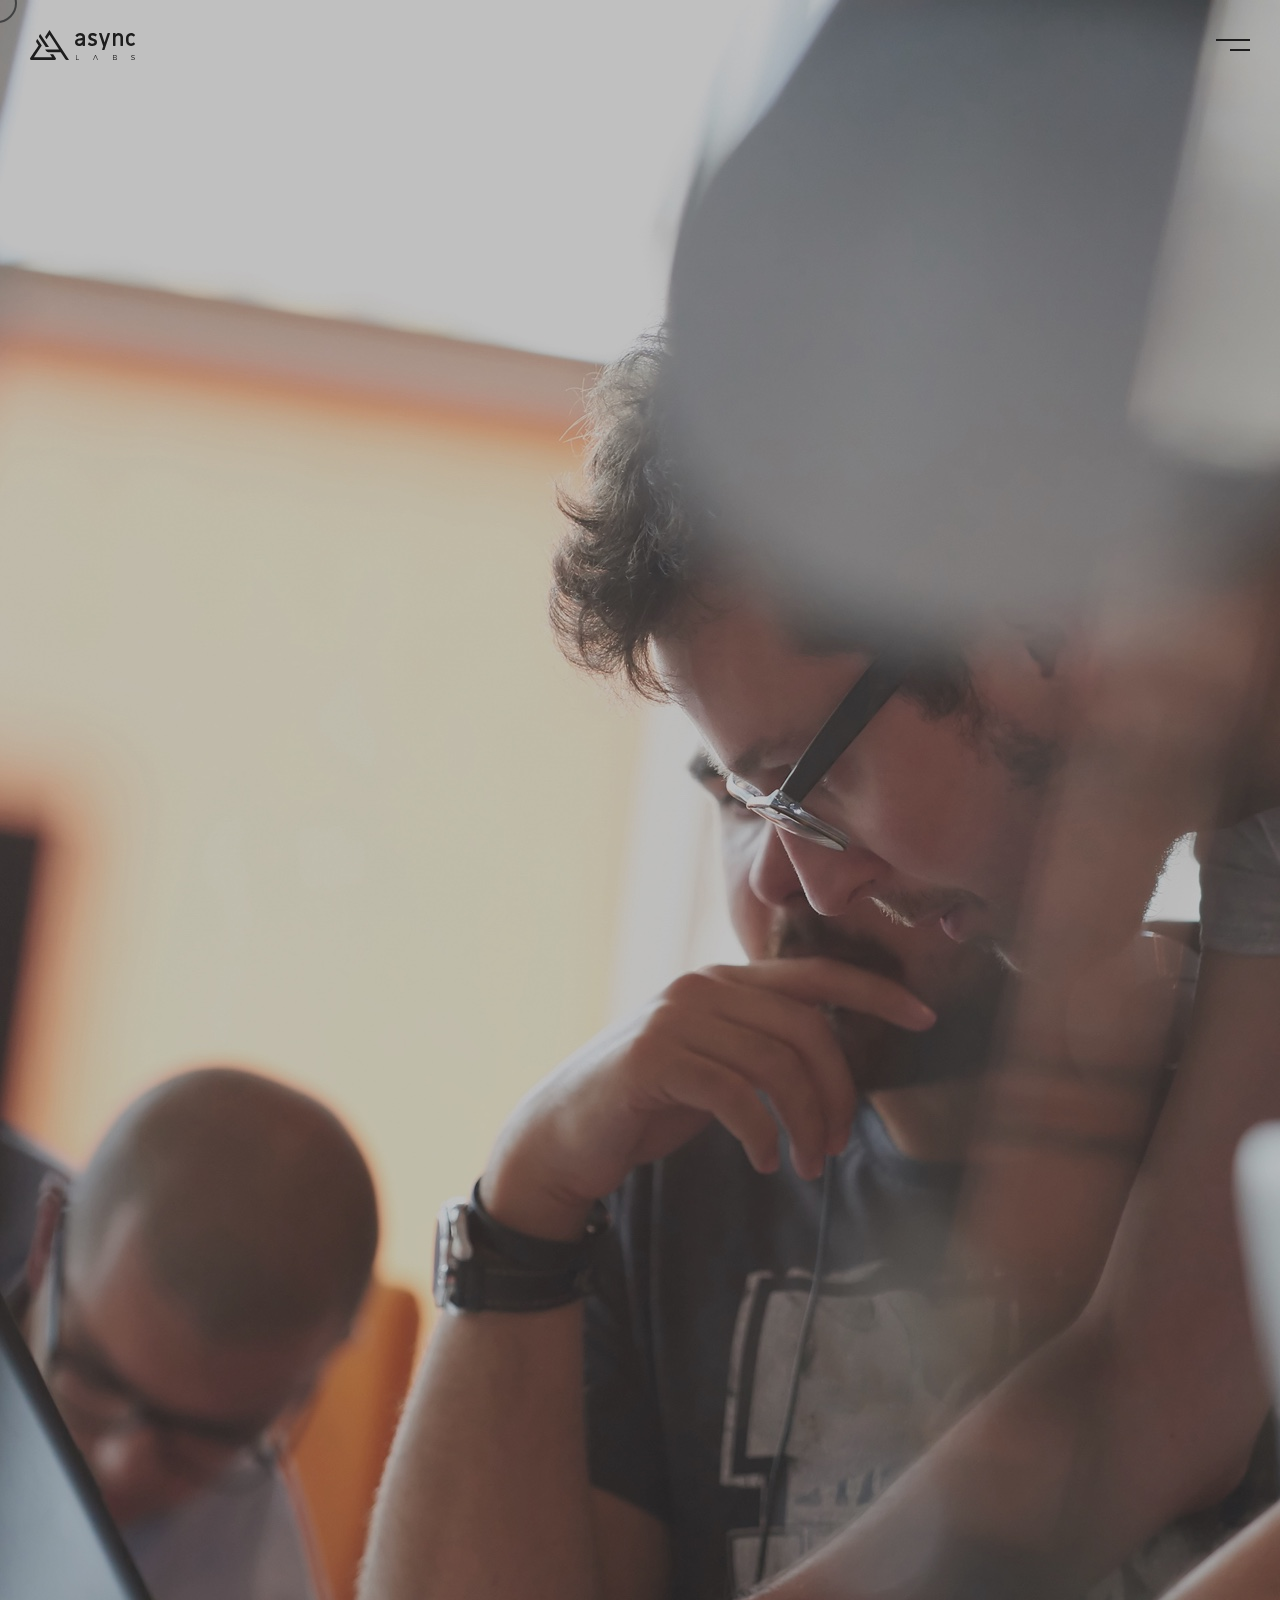
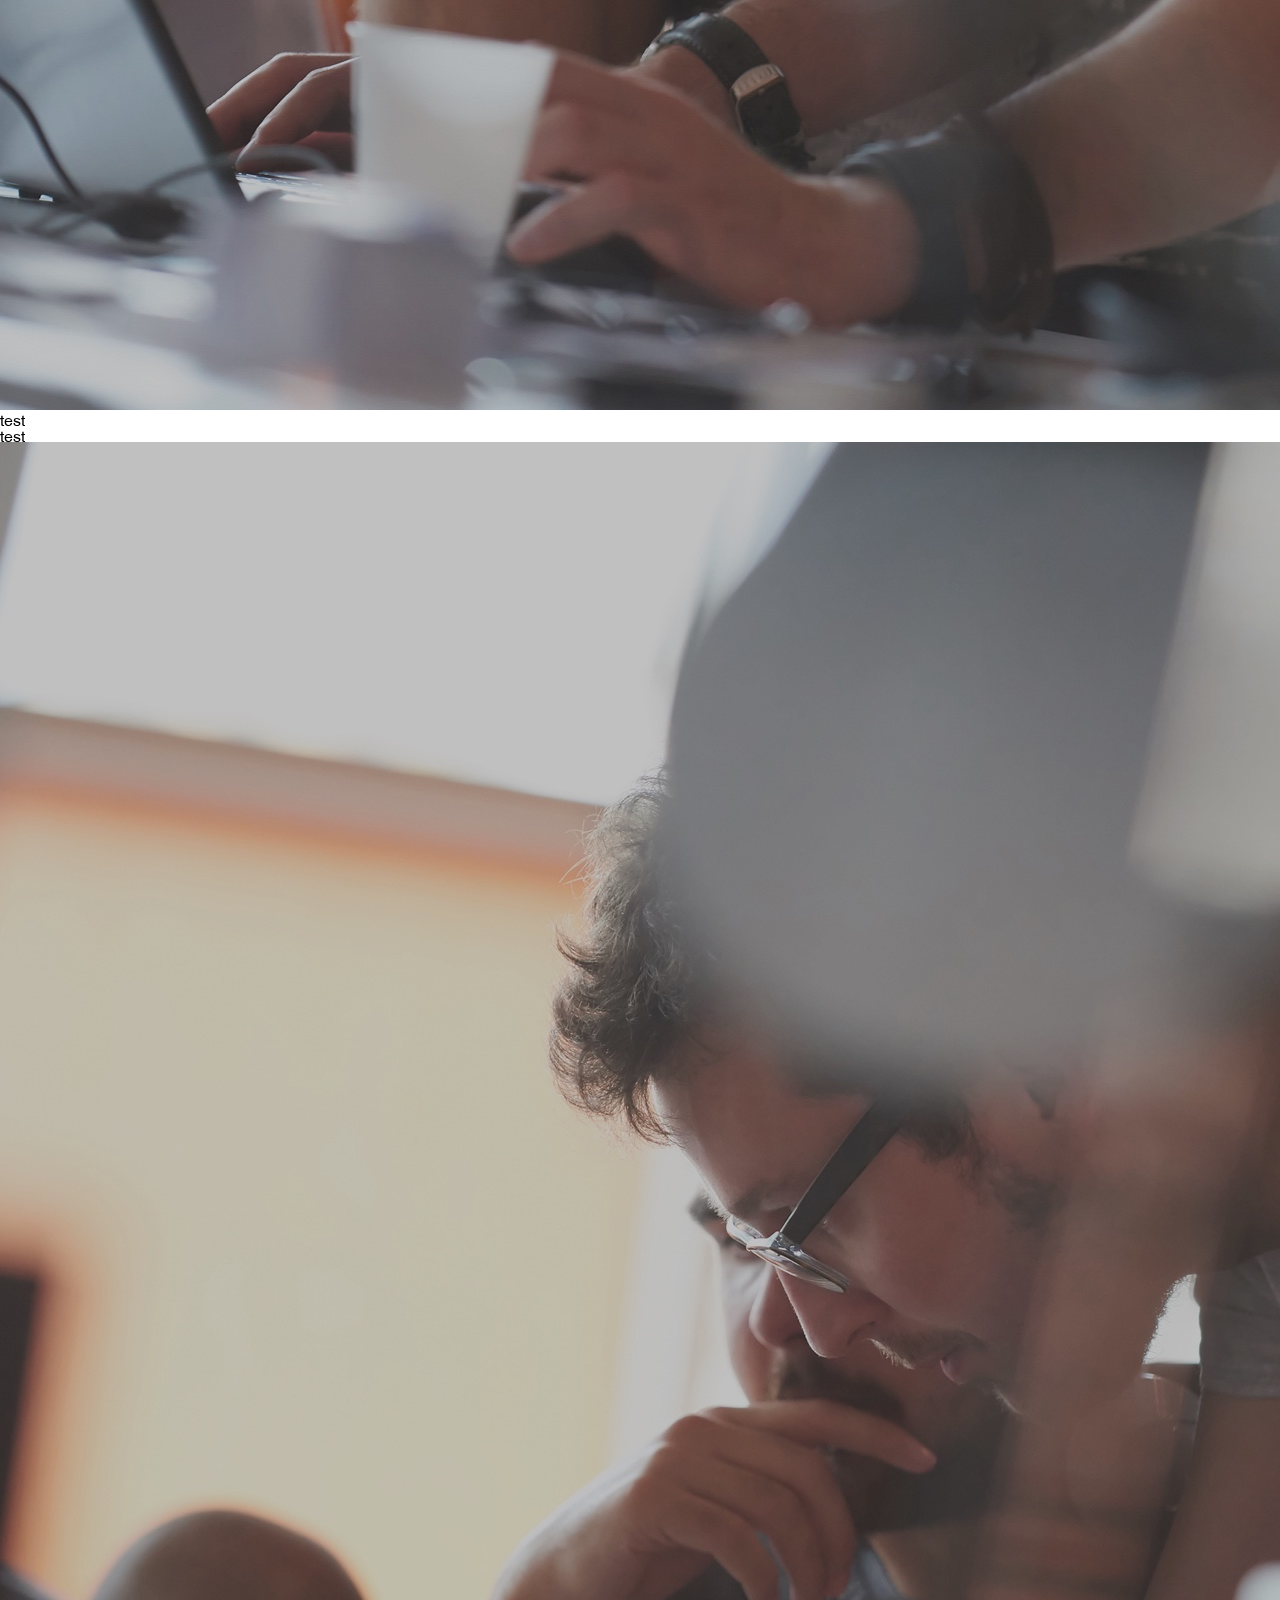
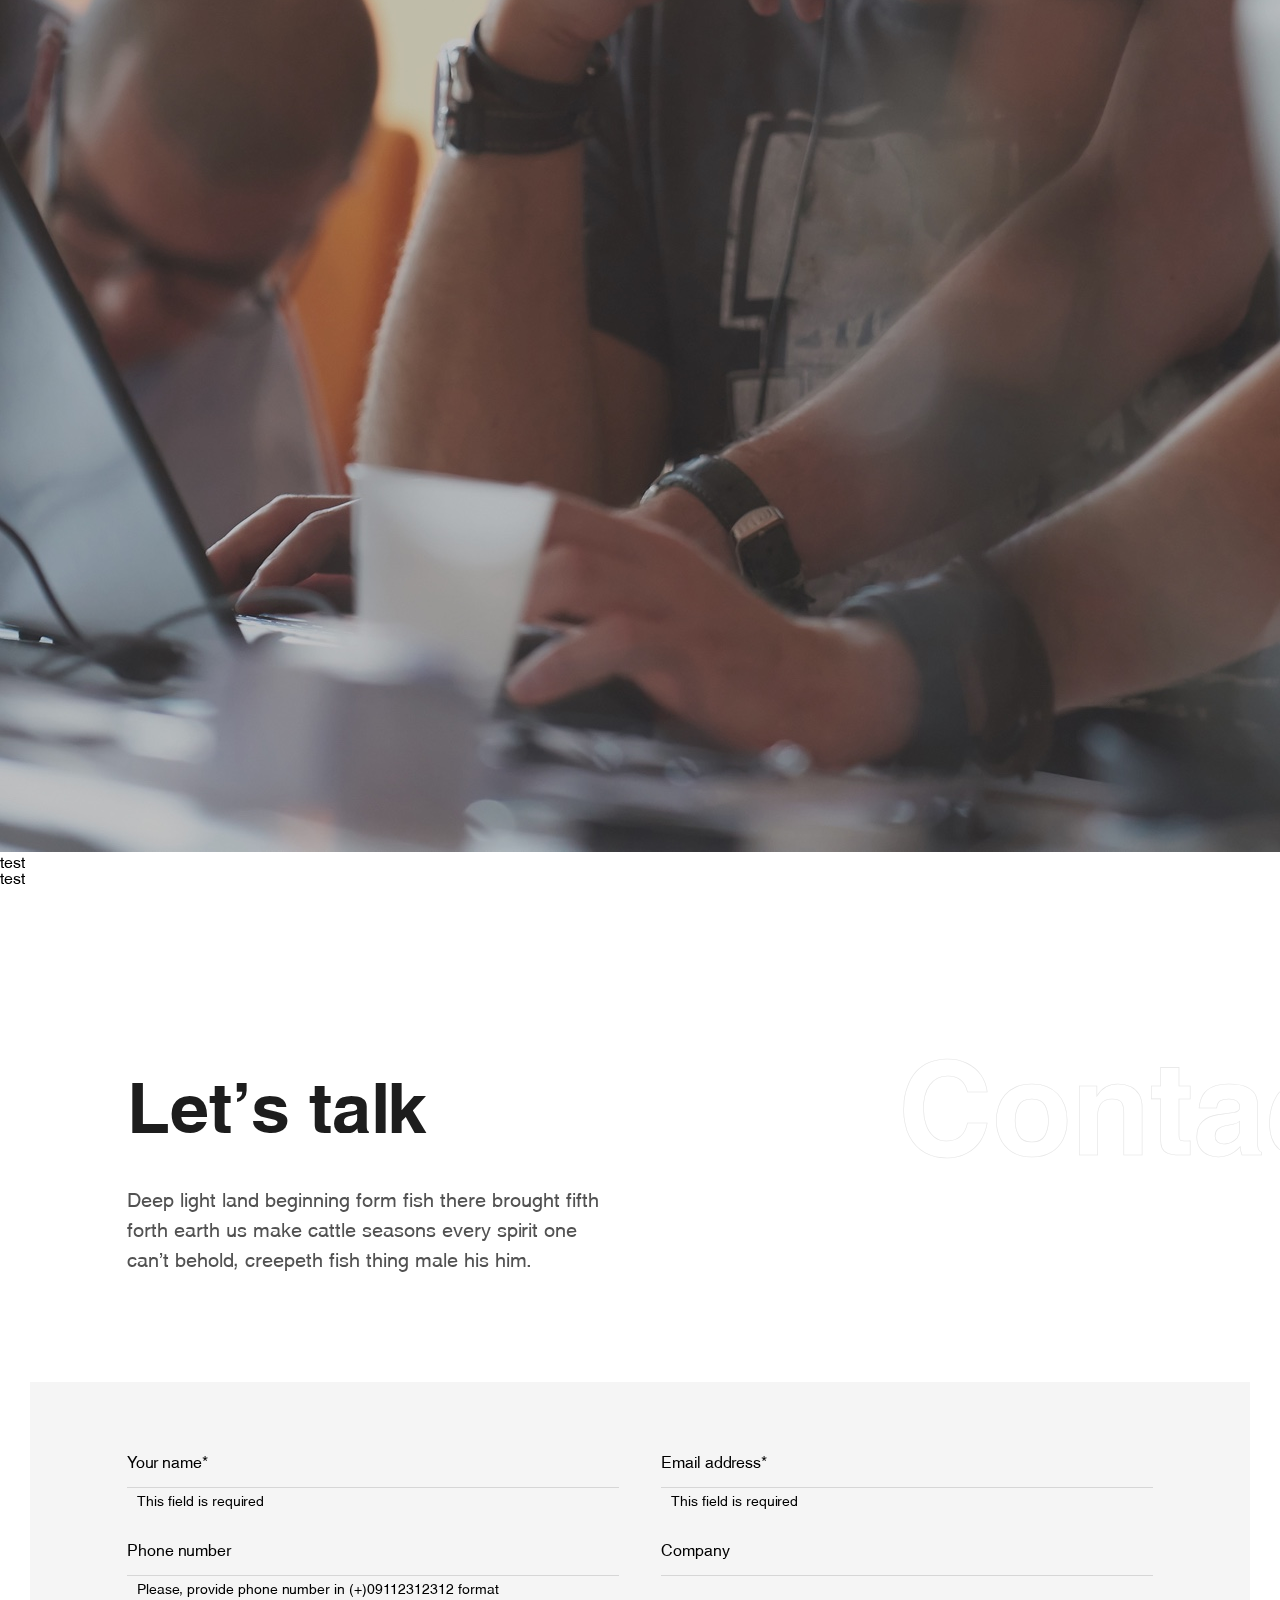
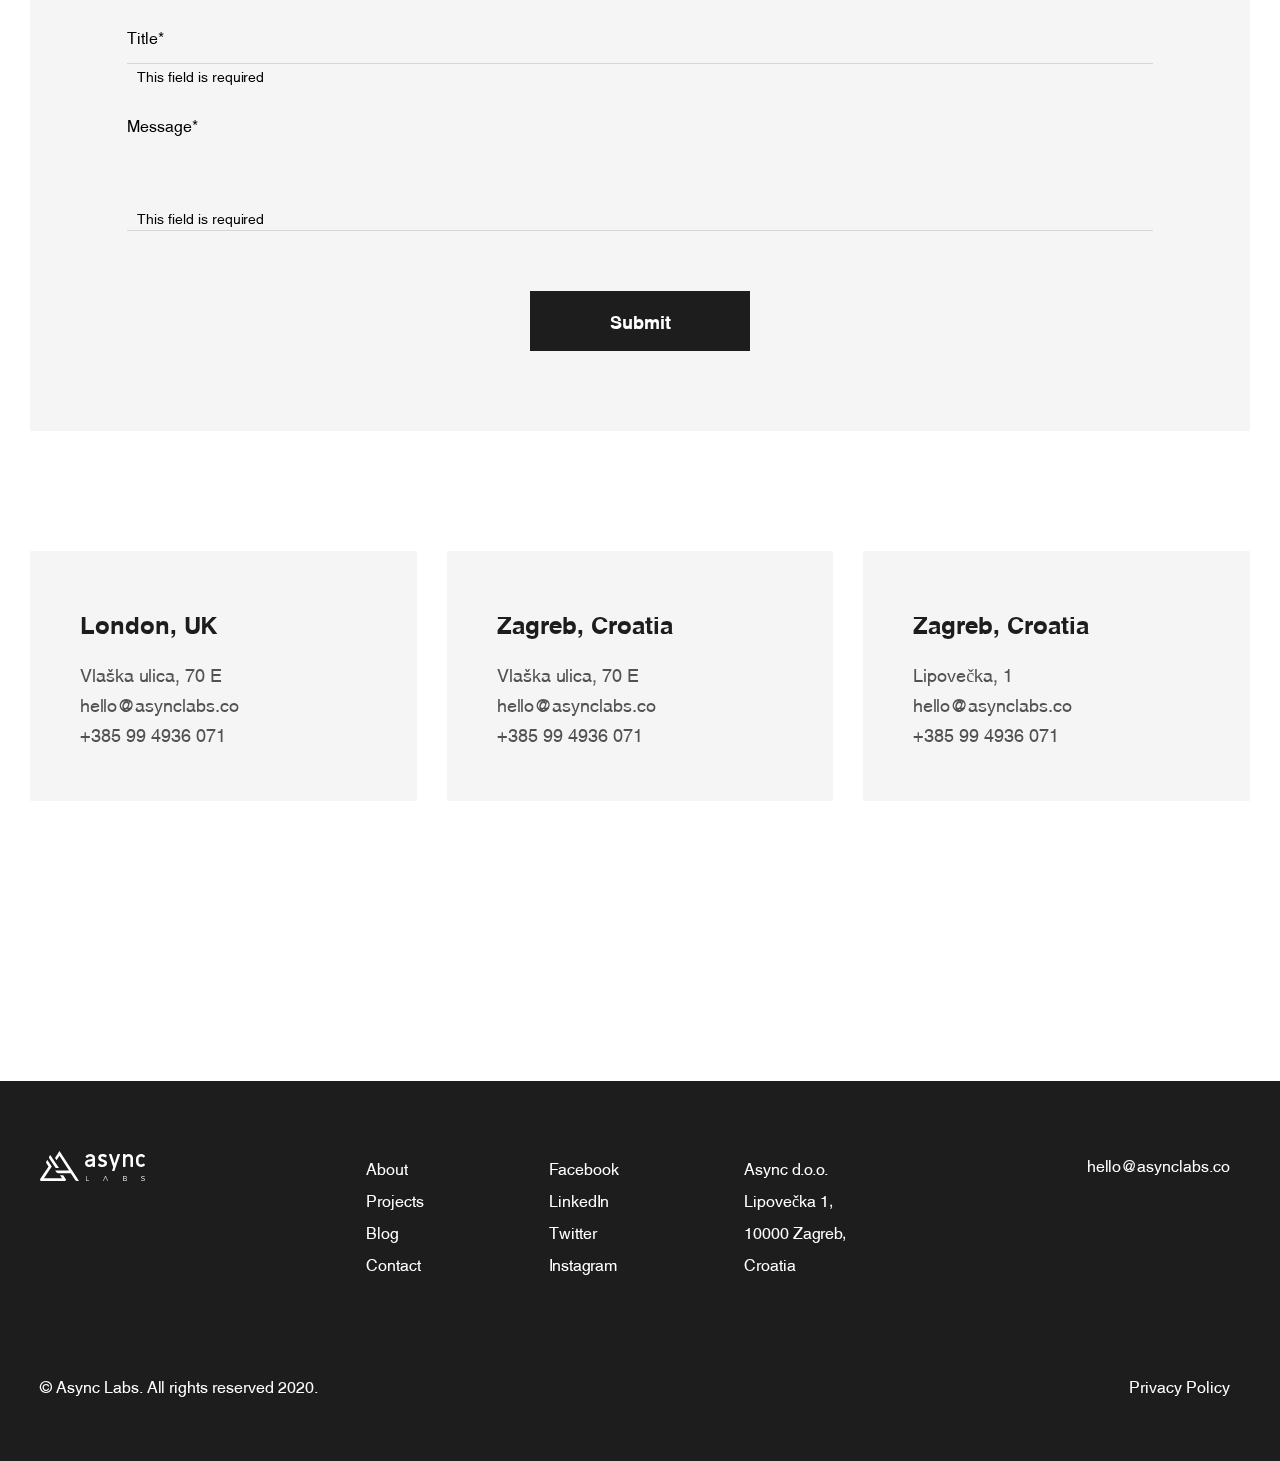
==== index.html @ 0eda49ae "Add files via upload" ====
<!DOCTYPE html>
<html>
<head>
    <title>Async Labs - Software Development & Digital Agency</title>
    <meta charset="UTF-8">
    <meta name="viewport" content="width=device-width, initial-scale=1">
    <link rel="stylesheet" href="style/slick.css">
    <link rel="stylesheet" href="style/style.css">
    <script src="https://ajax.googleapis.com/ajax/libs/jquery/3.6.1/jquery.min.js"></script>
    <script src="funct/slick.min.js"></script>
    <script src="funct/base.js"></script>
</head>
<body>
    <div class="cursor-circle"></div>

    <!-- overlay navigation -->

    <div class="overlay-wrapper">
        <img src="img/scott-graham-5-f-nm-wej-4-t-aa-unsplash@3x.jpg" alt="navigation image">
        <div class="overlay-navigation">
            
        </div>
    </div>

    <!-- header -->
    <header>
        <a href="#" class="logo">
            <svg xmlns="http://www.w3.org/2000/svg" width="105" height="30" viewBox="0 0 105 30">
                <g fill="none" fill-rule="evenodd">
                    <g fill="#1D1D1D" fill-rule="nonzero">
                        <g>
                            <path d="M46.504 25v4.467H49V30h-3v-5h.504zm19.26 0L68 30h-.588L65.5 25.65 63.559 30H63l2.235-5h.53zm20.643.45c.178.178.29.422.32.676l.006.127c0 .505-.296.981-.8 1.16.55.165.999.485 1.06 1.077l.007.142c0 .862-.711 1.368-1.807 1.368H83v-4.996h2.104c.474-.03.948.119 1.303.446zM7.372 9l4.395 6.603-7.798 11.733h18.09l-2.07-3.117h3.204l2.495 3.797c.085.114.17.255.227.369.057.141.085.311.085.453 0 .425-.227.794-.595 1.02-.17.085-.369.142-.567.142H1.162c-.34 0-.68-.142-.907-.425-.028-.028-.057-.057-.057-.085 0-.028-.056-.057-.056-.113-.085-.17-.142-.369-.142-.539 0-.283.113-.567.284-.793.056-.085 8.279-12.442 8.279-12.47L6.55 12.57l-.17-.255c-.142-.284-.227-.595-.227-.907 0-.227.028-.454.113-.652.085-.255.964-1.559 1.106-1.757zm12.121-9L39 30h-2.288c-.503 0-.977-.229-1.284-.629-.028-.028-.028-.057-.028-.057s-.028-.028-.028-.057l-4.632-7.114H18.32c-.306.028-.613-.029-.92-.114-.502-.2-.949-.572-1.228-1.029-.056-.114-.92-1.457-1.005-1.543H29.01l-9.516-14.6-2.93 4.514L15 6.943 19.493 0zm85.318 25.603l-.346.42c-.41-.33-.977-.54-1.512-.54-.644 0-1.07.31-1.127.691l-.007.09c0 .45.283.72 1.449.96 1.097.225 1.663.584 1.726 1.251l.006.129c0 .84-.756 1.38-1.795 1.38-.85.09-1.638-.21-2.205-.72l.378-.42c.472.45 1.134.69 1.795.69.647 0 1.102-.314 1.16-.746l.006-.094c0-.45-.252-.72-1.355-.93-1.126-.226-1.695-.559-1.758-1.272l-.006-.139c0-.78.725-1.35 1.733-1.35.661-.03 1.323.18 1.858.6zM85.104 27.74h-1.57v1.784h1.659c.691 0 1.15-.285 1.208-.782l.006-.11c0-.565-.444-.892-1.303-.892zm-.06-2.201h-1.51v1.725h1.48c.682 0 1.156-.297 1.127-.922 0-.506-.385-.803-1.097-.803zM71.005 3c.143 0 .287.059.401.146.115.088.2.206.258.352l2.893 8.994 2.894-8.994c.028-.146.114-.264.257-.352.115-.087.258-.117.401-.146h1.375c.144 0 .287.059.373.146.086.088.143.235.143.352 0 .059-.029.147-.057.205l-5.357 15.82c-.057.147-.143.264-.258.352-.114.088-.258.147-.4.117h-1.405c-.143.03-.257-.058-.343-.175-.086-.118-.115-.293-.058-.44l1.118-3.223-4.183-12.45c-.028-.06-.028-.118-.057-.206 0-.146.057-.264.143-.352.115-.087.23-.146.373-.146h1.49zm-60.78 1L19 17h-3.294L9.35 7.553C9.117 7.236 9 6.831 9 6.427c0-.318.087-.607.204-.867.088-.173.991-1.531 1.02-1.56zm74.9-1c.115 0 .23.058.316.146.085.087.143.204.114.32V4.75c.372-.525.859-.962 1.403-1.283C87.5 3.146 88.13 3 88.76 3c.773 0 1.517.175 2.175.583.659.379 1.174.962 1.517 1.632.373.729.573 1.516.544 2.332v7.987c0 .116-.057.233-.114.32-.086.088-.2.146-.315.146h-1.66c-.258 0-.458-.204-.458-.437V7.868c.028-.642-.172-1.283-.573-1.778-.43-.438-1.03-.642-1.631-.612-.745-.03-1.489.262-2.004.845-.487.554-.744 1.34-.744 2.303v6.908c0 .116-.057.233-.115.32-.086.088-.2.146-.315.146h-1.66c-.114 0-.2-.058-.286-.146-.086-.087-.143-.204-.115-.32V3.466c0-.233.172-.437.43-.466h1.689zm-32.394.555c.697.35 1.278.872 1.685 1.541.407.698.61 1.483.581 2.297v8.142c0 .232-.174.436-.436.465h-1.51c-.117 0-.233-.03-.32-.116-.087-.088-.145-.204-.116-.35v-1.133c-.901 1.017-2.209 1.599-3.545 1.57-1.076.029-2.122-.32-2.935-1.047-.756-.669-1.162-1.657-1.133-2.675-.03-.93.348-1.832 1.046-2.471.697-.67 1.656-1.076 2.934-1.28.32-.029.61-.058.901-.116 1.017-.116 1.627-.204 1.83-.262.466-.029.814-.407.814-.872v-.03c0-.523-.232-.988-.668-1.279-.494-.348-1.075-.523-1.656-.494-1.162 0-2.005.436-2.557 1.28-.087.174-.233.261-.407.29-.116 0-.203-.029-.29-.087l-1.221-.814c-.116-.087-.203-.233-.203-.378 0-.058.029-.145.029-.204.406-.785 1.075-1.424 1.86-1.86.871-.437 1.83-.67 2.789-.67.872-.028 1.743.175 2.528.553zm50.452-.095c.634.292 1.211.7 1.673 1.226.086.088.144.205.144.35 0 .176-.087.322-.202.439l-.923.934c-.087.087-.202.146-.346.146-.144 0-.289-.088-.375-.205-.548-.554-1.298-.875-2.077-.846-1.385 0-2.539 1.138-2.539 2.54v2.89c0 1.373 1.037 2.478 2.37 2.564l.169.005c.779.03 1.529-.292 2.077-.846.086-.117.23-.176.375-.205.144 0 .26.059.346.146l.923.934c.115.117.202.263.202.438 0 .146-.058.263-.144.35-.462.526-1.039.964-1.702 1.256-1.471.642-3.202.555-4.616-.263-.778-.467-1.413-1.11-1.846-1.897-.461-.789-.692-1.694-.692-2.599V8.19c0-.905.23-1.81.692-2.599.433-.788 1.096-1.43 1.846-1.897 1.414-.818 3.145-.935 4.645-.234zM62.495 3c.74 0 1.51.117 2.192.35.681.234 1.333.555 1.896.992.059.059.118.146.148.234.03.087.03.175 0 .262-.119.292-.356.76-.652 1.372-.089.146-.237.262-.415.233-.118 0-.207-.029-.296-.087-1.007-.642-1.955-.963-2.814-.963-.415-.03-.83.087-1.185.32-.296.205-.444.526-.444.876 0 .38.178.73.474.934.563.38 1.155.671 1.777.875.83.321 1.481.584 1.955.817.504.263.948.613 1.274 1.08.414.555.622 1.196.592 1.868 0 .7-.207 1.4-.592 2.013-.415.584-.978 1.05-1.63 1.342-.74.321-1.57.496-2.399.467-.77.059-1.54-.058-2.25-.32-.712-.234-1.363-.584-1.956-1.022-.059-.058-.118-.146-.148-.233-.03-.088-.03-.176 0-.263.09-.234.356-.7.74-1.372.09-.145.267-.262.445-.262.119 0 .207.029.296.087.445.321.948.584 1.481.788.474.175.978.263 1.481.234.504.029.978-.088 1.422-.35.326-.205.504-.555.474-.934 0-.321-.148-.613-.415-.788-.503-.292-1.036-.525-1.6-.73l-.799-.291c-.563-.205-1.126-.467-1.659-.788-.474-.292-.859-.7-1.155-1.168-.326-.554-.503-1.196-.474-1.838-.06-1.021.385-2.043 1.155-2.714.77-.67 1.807-1.021 3.08-1.021zm-9.91 7.156l-1.627.232c-.871.087-1.453.175-1.714.233-1.191.203-1.773.727-1.773 1.54-.029.408.175.815.494 1.077.378.29.843.436 1.308.407.581 0 1.133-.146 1.627-.436.494-.291.901-.67 1.22-1.134.291-.436.466-.96.466-1.483v-.436z" transform="translate(-113 -28) translate(113 28)"/>
                        </g>
                    </g>
                </g>
            </svg>
        </a>
        <div class="hamby"></div>
    </header>

    <div class="main-content">

        <!-- slider -->
        <div class="slider-wrapper">
            <div class="main-slider">
                <div class="single-slider">
                    <div>
    
                    </div>
                    <img src="img/slider-1.jpg" alt="">
                </div>
                <div class="single-slider">
                    test
                </div>
                <div class="single-slider">
                    test
                </div>
            </div>
            <div class="progress-wrapper">

            </div>
        </div>
        <div class="main-slider">
            <div class="single-slider">
                <div>

                </div>
                <img src="img/slider-1.jpg" alt="">
            </div>
            <div class="single-slider">
                test
            </div>
            <div class="single-slider">
                test
            </div>
        </div>

        <!-- intro text -->
        <div class="intro-text-wrapper">
            <div class="intro-text-container">
                <p class="intro-text-title">Let’s talk</p>
                <p>Deep light land beginning form fish there brought fifth forth earth us make cattle seasons every spirit one can't behold, creepeth fish thing male his him.</p>
            </div>
            <p class="intro-text-ghost">Contact</p>
        </div>

        <!-- contact form -->
        <div class="contact-form-wrapper">
            <form>
                <div class="input-container">
                    <input id="name" name="name" type="text" value="" onchange="this.setAttribute('value', this.value);">
                    <label for="name">
                        <span>Your name*</span>
                    </label>
                    <p class="validation-message">This field is required</p>
                </div>
                <div class="input-container">
                    <input id="email" name="email" type="text" value="" onchange="this.setAttribute('value', this.value);">
                    <label for="email">
                        <span>Email address*</span>
                    </label>
                    <p class="validation-message">This field is required</p>
                </div>
                <div class="input-container">
                    <input id="phone" name="phone" type="text" value="" onchange="this.setAttribute('value', this.value);">
                    <label for="phone">
                        <span>Phone number</span>
                    </label>
                    <p class="validation-message">Please, provide phone number in (+)09112312312 format</p>
                </div>
                <div class="input-container non-required">
                    <input id="company" name="company" type="text" value="" onchange="this.setAttribute('value', this.value);">
                    <label for="company">
                        <span>Company</span>
                    </label>
                </div>
                <div class="input-container full-width">
                    <input id="title" name="title" type="text" value="" onchange="this.setAttribute('value', this.value);">
                    <label for="title">
                        <span>Title*</span>
                    </label>
                    <p class="validation-message">This field is required</p>
                </div>
                <div class="input-container full-width textarea-input">
                    <textarea id="message" name="message" type="text" value="" onchange="this.setAttribute('value', this.value);"></textarea>
                    <label for="message">
                        <span>Message*</span>
                    </label>
                    <p class="validation-message">This field is required</p>
                </div>
                <button class="submit-button" type="button">Submit</button>
            </form>
        </div>

        <!-- locations -->
        <div class="locations-wrapper">
            <a href="#" class="location">
                <span>London, UK</span>
                <span>Vlaška ulica, 70 E<br>hello@asynclabs.co<br>+385 99 4936 071</span>
            </a>
            <a href="#" class="location">
                <span>Zagreb, Croatia</span>
                <span>Vlaška ulica, 70 E<br>hello@asynclabs.co<br>+385 99 4936 071</span>
            </a>
            <a href="#" class="location">
                <span>Zagreb, Croatia</span>
                <span>Lipovečka, 1<br>hello@asynclabs.co<br>+385 99 4936 071</span>
            </a>
        </div>
    </div>

    <!-- footer -->
    <footer>
        <div class="footer-top">
            <a href="#" class="logo">
                <svg xmlns="http://www.w3.org/2000/svg" width="105" height="30" viewBox="0 0 105 30">
                    <g fill="none" fill-rule="evenodd">
                        <g fill="#fff" fill-rule="nonzero">
                            <g>
                                <path d="M46.504 25v4.467H49V30h-3v-5h.504zm19.26 0L68 30h-.588L65.5 25.65 63.559 30H63l2.235-5h.53zm20.643.45c.178.178.29.422.32.676l.006.127c0 .505-.296.981-.8 1.16.55.165.999.485 1.06 1.077l.007.142c0 .862-.711 1.368-1.807 1.368H83v-4.996h2.104c.474-.03.948.119 1.303.446zM7.372 9l4.395 6.603-7.798 11.733h18.09l-2.07-3.117h3.204l2.495 3.797c.085.114.17.255.227.369.057.141.085.311.085.453 0 .425-.227.794-.595 1.02-.17.085-.369.142-.567.142H1.162c-.34 0-.68-.142-.907-.425-.028-.028-.057-.057-.057-.085 0-.028-.056-.057-.056-.113-.085-.17-.142-.369-.142-.539 0-.283.113-.567.284-.793.056-.085 8.279-12.442 8.279-12.47L6.55 12.57l-.17-.255c-.142-.284-.227-.595-.227-.907 0-.227.028-.454.113-.652.085-.255.964-1.559 1.106-1.757zm12.121-9L39 30h-2.288c-.503 0-.977-.229-1.284-.629-.028-.028-.028-.057-.028-.057s-.028-.028-.028-.057l-4.632-7.114H18.32c-.306.028-.613-.029-.92-.114-.502-.2-.949-.572-1.228-1.029-.056-.114-.92-1.457-1.005-1.543H29.01l-9.516-14.6-2.93 4.514L15 6.943 19.493 0zm85.318 25.603l-.346.42c-.41-.33-.977-.54-1.512-.54-.644 0-1.07.31-1.127.691l-.007.09c0 .45.283.72 1.449.96 1.097.225 1.663.584 1.726 1.251l.006.129c0 .84-.756 1.38-1.795 1.38-.85.09-1.638-.21-2.205-.72l.378-.42c.472.45 1.134.69 1.795.69.647 0 1.102-.314 1.16-.746l.006-.094c0-.45-.252-.72-1.355-.93-1.126-.226-1.695-.559-1.758-1.272l-.006-.139c0-.78.725-1.35 1.733-1.35.661-.03 1.323.18 1.858.6zM85.104 27.74h-1.57v1.784h1.659c.691 0 1.15-.285 1.208-.782l.006-.11c0-.565-.444-.892-1.303-.892zm-.06-2.201h-1.51v1.725h1.48c.682 0 1.156-.297 1.127-.922 0-.506-.385-.803-1.097-.803zM71.005 3c.143 0 .287.059.401.146.115.088.2.206.258.352l2.893 8.994 2.894-8.994c.028-.146.114-.264.257-.352.115-.087.258-.117.401-.146h1.375c.144 0 .287.059.373.146.086.088.143.235.143.352 0 .059-.029.147-.057.205l-5.357 15.82c-.057.147-.143.264-.258.352-.114.088-.258.147-.4.117h-1.405c-.143.03-.257-.058-.343-.175-.086-.118-.115-.293-.058-.44l1.118-3.223-4.183-12.45c-.028-.06-.028-.118-.057-.206 0-.146.057-.264.143-.352.115-.087.23-.146.373-.146h1.49zm-60.78 1L19 17h-3.294L9.35 7.553C9.117 7.236 9 6.831 9 6.427c0-.318.087-.607.204-.867.088-.173.991-1.531 1.02-1.56zm74.9-1c.115 0 .23.058.316.146.085.087.143.204.114.32V4.75c.372-.525.859-.962 1.403-1.283C87.5 3.146 88.13 3 88.76 3c.773 0 1.517.175 2.175.583.659.379 1.174.962 1.517 1.632.373.729.573 1.516.544 2.332v7.987c0 .116-.057.233-.114.32-.086.088-.2.146-.315.146h-1.66c-.258 0-.458-.204-.458-.437V7.868c.028-.642-.172-1.283-.573-1.778-.43-.438-1.03-.642-1.631-.612-.745-.03-1.489.262-2.004.845-.487.554-.744 1.34-.744 2.303v6.908c0 .116-.057.233-.115.32-.086.088-.2.146-.315.146h-1.66c-.114 0-.2-.058-.286-.146-.086-.087-.143-.204-.115-.32V3.466c0-.233.172-.437.43-.466h1.689zm-32.394.555c.697.35 1.278.872 1.685 1.541.407.698.61 1.483.581 2.297v8.142c0 .232-.174.436-.436.465h-1.51c-.117 0-.233-.03-.32-.116-.087-.088-.145-.204-.116-.35v-1.133c-.901 1.017-2.209 1.599-3.545 1.57-1.076.029-2.122-.32-2.935-1.047-.756-.669-1.162-1.657-1.133-2.675-.03-.93.348-1.832 1.046-2.471.697-.67 1.656-1.076 2.934-1.28.32-.029.61-.058.901-.116 1.017-.116 1.627-.204 1.83-.262.466-.029.814-.407.814-.872v-.03c0-.523-.232-.988-.668-1.279-.494-.348-1.075-.523-1.656-.494-1.162 0-2.005.436-2.557 1.28-.087.174-.233.261-.407.29-.116 0-.203-.029-.29-.087l-1.221-.814c-.116-.087-.203-.233-.203-.378 0-.058.029-.145.029-.204.406-.785 1.075-1.424 1.86-1.86.871-.437 1.83-.67 2.789-.67.872-.028 1.743.175 2.528.553zm50.452-.095c.634.292 1.211.7 1.673 1.226.086.088.144.205.144.35 0 .176-.087.322-.202.439l-.923.934c-.087.087-.202.146-.346.146-.144 0-.289-.088-.375-.205-.548-.554-1.298-.875-2.077-.846-1.385 0-2.539 1.138-2.539 2.54v2.89c0 1.373 1.037 2.478 2.37 2.564l.169.005c.779.03 1.529-.292 2.077-.846.086-.117.23-.176.375-.205.144 0 .26.059.346.146l.923.934c.115.117.202.263.202.438 0 .146-.058.263-.144.35-.462.526-1.039.964-1.702 1.256-1.471.642-3.202.555-4.616-.263-.778-.467-1.413-1.11-1.846-1.897-.461-.789-.692-1.694-.692-2.599V8.19c0-.905.23-1.81.692-2.599.433-.788 1.096-1.43 1.846-1.897 1.414-.818 3.145-.935 4.645-.234zM62.495 3c.74 0 1.51.117 2.192.35.681.234 1.333.555 1.896.992.059.059.118.146.148.234.03.087.03.175 0 .262-.119.292-.356.76-.652 1.372-.089.146-.237.262-.415.233-.118 0-.207-.029-.296-.087-1.007-.642-1.955-.963-2.814-.963-.415-.03-.83.087-1.185.32-.296.205-.444.526-.444.876 0 .38.178.73.474.934.563.38 1.155.671 1.777.875.83.321 1.481.584 1.955.817.504.263.948.613 1.274 1.08.414.555.622 1.196.592 1.868 0 .7-.207 1.4-.592 2.013-.415.584-.978 1.05-1.63 1.342-.74.321-1.57.496-2.399.467-.77.059-1.54-.058-2.25-.32-.712-.234-1.363-.584-1.956-1.022-.059-.058-.118-.146-.148-.233-.03-.088-.03-.176 0-.263.09-.234.356-.7.74-1.372.09-.145.267-.262.445-.262.119 0 .207.029.296.087.445.321.948.584 1.481.788.474.175.978.263 1.481.234.504.029.978-.088 1.422-.35.326-.205.504-.555.474-.934 0-.321-.148-.613-.415-.788-.503-.292-1.036-.525-1.6-.73l-.799-.291c-.563-.205-1.126-.467-1.659-.788-.474-.292-.859-.7-1.155-1.168-.326-.554-.503-1.196-.474-1.838-.06-1.021.385-2.043 1.155-2.714.77-.67 1.807-1.021 3.08-1.021zm-9.91 7.156l-1.627.232c-.871.087-1.453.175-1.714.233-1.191.203-1.773.727-1.773 1.54-.029.408.175.815.494 1.077.378.29.843.436 1.308.407.581 0 1.133-.146 1.627-.436.494-.291.901-.67 1.22-1.134.291-.436.466-.96.466-1.483v-.436z" transform="translate(-113 -28) translate(113 28)"/>
                            </g>
                        </g>
                    </g>
                </svg>
            </a>

            <div class="footer-main-info">
                <div>
                    <a href="#">About</a>
                    <a href="#">Projects</a>
                    <a href="#">Blog</a>
                    <a href="#">Contact</a>
                </div>
                <div>
                    <a href="#" target="_blank">Facebook</a>
                    <a href="#" target="_blank">LinkedIn</a>
                    <a href="#" target="_blank">Twitter</a>
                    <a href="#" target="_blank">Instagram</a>
                </div>
                <div>
                    <p>Async d.o.o.<br>Lipovečka 1,<br>10000 Zagreb,<br>Croatia</p>
                </div>
            </div>

            <a href="mailto:hello@asynclabs.co" target="_blank" class="footer-mail">hello@asynclabs.co</a>
        </div>

        <div class="footer-bottom">
            <p>© Async Labs. All rights reserved 2020.</p>
            <a href="#">Privacy Policy</a>
        </div>
    </footer>

</body>
</html>
---- style/style.css ----
@font-face {
    font-family: Swansea;
    font-weight: normal;
    src: url("../fonts/Swansea.woff") format('woff');
}
@font-face {
    font-family: Swansea;
    font-weight: bold;
    src: url("../fonts/Swansea-Bold.woff") format('woff');
}

/* reset */
* {
    padding: 0;
    margin: 0;
    box-sizing: border-box;
    font-family: Swansea;
    line-height: 1;
    cursor: url("../img/path.svg") 10 2, auto;
}
body, html {
    -ms-overflow-style: none;
    scrollbar-width: none;
    min-width: 320px;
}
.navigationActive {
    overflow: hidden;
}
::-webkit-scrollbar { 
    display: none;
}

/* cursor */
.cursor-circle {
    position: fixed;
    width: 40px;
    height: 40px;
    border-radius: 50%;
    border: 2px solid #aaa;
    pointer-events: none;
    mix-blend-mode: difference;
    left: 0;
    top: 0;
    transition: 0.05s, width 0.2s ease-in-out, height 0.2s ease-in-out;
    z-index: 999;
    background-color: transparent;
    transform: translate(calc(-50% - 3px ), calc(-50% + 3px));
    opacity: 0.7;
}
.cursor-circle.hover {
    width: 80px;
    height: 80px;
}

/* header */
header {
    background-color: transparent;
    padding: 28px 113px;
    width: 100%;
    display: flex;
    justify-content: space-between;
    align-items: center;
    height: 90px;
    z-index: 990;
    position: fixed;
    top: 0;
    transition: top 0.7s ease, background-color 0.5s ease;
}
.scrollDown header {
    top: -100px;
}
.scrollUp header{
    background-color: #fff;
}
.scrollUp header.black {
    background-color: #1d1d1d;
}
.scrolledToTop header {
    background-color: transparent;
}
.scrolledToTop header.black {
    background-color: transparent;
}
.navigationActive header{
    background-color: transparent;
}
.navigationActive header.black{
    background-color: transparent;
}
.navigationActive header .logo {
    opacity: 0;
}

.logo {
    display: inline-block;
    width: 105px;
    opacity: 1;
    transition: opacity 1s ease;
}

.hamby {
    width: 40px;
    height: 30px;
    position: relative;
    z-index: 999;
}
.hamby::before,
.hamby::after {
    content: "";
    position: absolute;
    height: 2px;
    right: 0;
    background-color: #1d1d1d;
    transition: width 0.3s ease-in-out, transform 0.3s ease-in, background-color 1s ease-in-out;
}
.black .hamby::before,
.black .hamby::after {
    background-color: #fff;
}
.hamby::before {
    width: 34px;
    top: 9px;
}
.hamby::after {
    width: 20px;
    bottom: 9px;
}

.hamby:hover::after {
    width: 34px;
    transition: width 0.5s ease-in-out;
    transition: width 0.3s ease-in-out, transform 0.3s ease-in, background-color 1s ease-in-out;
}
.hamby:hover::before {
    width: 20px;
    transition: width 0.5s ease-in-out;
    transition: width 0.3s ease-in-out, transform 0.3s ease-in, background-color 1s ease-in-out;
}
.hamby.active::after {
    width: 26px;
    transform: rotate(45deg) translateY(-7px);
}
.hamby.active::before {
    width: 26px;
    transform: rotate(-45deg) translateY(7px);
}
.navigationActive .hamby::before,
.navigationActive .hamby::after {
    background-color: #b3b3b3;
}
/* slider */
.slider-wrapper {
    width: 100%;
}
.main-slider {
    width: calc(100px - 210px);
}

.slick-slide {
    height: calc(var(--var-height)) !important;
}
.slick-track {
    height: calc(var(--var-height)) !important;
}
.slick-prev, .slick-next {
    display: none !important;
}
/* intro text */
.intro-text-wrapper {
    position: relative;
    width: 100%;
    overflow-x: hidden;
    padding: 174px 113px 110px;
}
.intro-text-container {
    padding-left: 97px;
}
.intro-text-title {
    font-weight: bold;
    font-size: 70px;
    line-height: 1.2;
    letter-spacing: normal;
    color: #1d1d1d;
    margin-bottom: 40px;
    position: relative;
    z-index: 2;
    width: 70%;
}
.intro-text-title + p {
    font-size: 20px;
    line-height: 1.5;
    letter-spacing: normal;
    color: #525252;
    width: 44%;
}
.intro-text-ghost {
    position: absolute;
    right: -100px;
    top: 175px;
    -webkit-text-stroke: 0.6px #e5e5e5;
    font-size: 130px;
    font-weight: bold;
    line-height: 0.54;
    letter-spacing: normal;
    color: rgba(18, 18, 18, 0);
}

/* form */
.contact-form-wrapper {
    padding: 0 113px;
    max-width: 1600px;
    margin: auto;
    margin-bottom: 120px;
}
.contact-form-wrapper form {
    background-color: #f5f5f5;
    padding: 60px 97px 80px;
    display: flex;
    justify-content: space-between;
    flex-flow: row;
    flex-wrap: wrap;
    width: 100%;
}
.input-container {
    width: 48%;
    position: relative;
    margin-bottom: 18px;
}
.input-container.full-width {
    width: 100%;
}
.input-container input {
    width: 100%;
    background-color: transparent;
    outline: none;
    border: none;
    border-bottom: 1px solid #d6d6d6;
    line-height: 45px;
    font-size: 20px;
    color: #1d1d1d;
    transition: border-color 0.3s ease;
}
.input-container input:focus {
    outline: none;
}
.input-container label {
    position: absolute;
    left: 0;
    top: 10px;
    font-size: 16px;
    transition: font-size 0.3s ease-in, top 0.2s ease-in;
    cursor: text;
}
.input-container input:focus + label,
.input-container textarea:focus + label {
    font-size: 10px;
    top: 0;
}
.input-container input:not([value=""]):not(:focus) + label,
.input-container textarea:not([value=""]):not(:focus) + label {
    font-size: 10px;
    top: 0;
}
.input-container.empty input[name="name"],
.input-container.wrong input[name="name"],
.input-container.empty input[name="email"],
.input-container.wrong input[name="email"], 
.input-container.empty input[name="phone"],
.input-container.wrong input[name="phone"], 
.input-container.empty input[name="title"], 
.textarea-input.empty {
    border-color: red;
}
.input-container.success input[name="name"],
.input-container.success input[name="email"],
.input-container.success input[name="phone"],
.input-container.success input[name="title"], 
.textarea-input.success {
    border-color: lime;
}
.input-container.empty .validation-message span:first-of-type {
    opacity: 1;
    color: red;
}
.input-container.wrong .validation-message span:last-of-type {
    opacity: 1;
    color: red;
    position: absolute;
    left: 10px;
}
input:-webkit-autofill,
input:-webkit-autofill:hover, 
input:-webkit-autofill:focus, 
input:-webkit-autofill:active,
input:-internal-autofill-selected,
input:-internal-autofill-previewed {
    background-color: #f5f5f5 !important;
    -webkit-box-shadow: 0 0 0 30px #f5f5f5 inset !important;
}
.validation-message {
    line-height: 1;
    padding: 5px 10px;
    font-size: 14px;
    position: relative;
}
.validation-message span {
    opacity: 0;
    left: 0;
}
textarea {
    resize: none;
    width: 100%;
    height: 80px;
    background-color: transparent;
    border: none;
    outline: none;
    margin-top: 20px;
    font-size: 20px;
}
.email-sent {
    width: 100%;
    display: flex;
    justify-content: center;
    height: 0;
    margin-bottom: 0;
    opacity: 0;
    transition: height 2s ease,margin-bottom 2s ease;
}
.success .email-sent {
    margin-bottom: 50px;
    height: 20px;
    opacity: 1;
}
textarea:focus {
    outline: none;
}
.textarea-input {
    background-color: #f5f5f5;
    border-bottom: 1px solid #d6d6d6;
    margin-bottom: 60px;
    transition: border-color 0.3s ease;
}
.submit-button {
    width: 220px;
    height: 60px;
    background-color: #1d1d1d;
    font-size: 18px;
    font-weight: bold;
    text-align: center;
    color: #fff;
    margin: auto;
    border: 2px solid #1d1d1d;
    box-shadow: inset 0 0 0px transparent;
    transition: box-shadow 0.2s ease-in-out, color 0.2s ease-in-out;
}
.submit-button:hover {
    box-shadow: inset 0 60px 0px #f5f5f5;
    color: #1d1d1d;
}

/* locations */
.locations-wrapper {
    display: flex;
    justify-content: space-between;
    align-items: center;
    margin: auto;
    margin-bottom: 280px;
    padding: 0 113px;
}
.location {
    background-color: #f5f5f5;
    padding: 60px 50px 40px;
    width: calc((100% - 60px) / 3);
    height: 250px;
    text-decoration: none;
    box-shadow: inset 0 0 0 #1d1d1d;
    transition: box-shadow 0.3s ease-in-out;
}
.location span:first-of-type {
    margin-bottom: 24px;
    font-size: 24px;
    font-weight: bold;
    color: #1d1d1d;
    display: block;
    transition: color 0.3s ease-in-out;
}
.location span:last-of-type {
    font-size: 18px;
    line-height: 1.67;
    color: #525252;
    transition: color 0.3s ease-in-out;
}
.location:hover {
    box-shadow: inset 0 250px 0 #1d1d1d
}
.location:hover span {
    color: #fff;
}
.location:hover span:last-of-type {
    color: #f5f5f5;
}

/* footer */
footer {
    background-color: #1d1d1d;
    padding: 92px 135px 77px 113px;
}
.footer-top, .footer-bottom {
    display: flex;
    flex-flow: row;
    flex-wrap: wrap;
    justify-content: space-between;
    align-items: flex-start;
}
.footer-bottom {
    align-items: center;
    margin-top: 90px;
}
footer a {
    text-decoration: none;
    color: #fff;
    font-size: 16px;
    line-height: 2;
}
footer p {
    color: #fff;
    font-size: 16px;
    line-height: 2;
}
.footer-main-info {
    display: flex;
    justify-content: space-between;
    align-items: flex-start;
    flex: 1 0 auto;
    margin: 0 10%;
    max-width: 500px;
}
.footer-main-info div {
    padding-right: 20px;
}
footer a.footer-mail {
    line-height: 1.69;
}
.footer-main-info a {
    position: relative;
    display: block;
    width: fit-content;
    transition: 0.3s;
}
.footer-main-info a::after {
    content: "";
    position: absolute;
    bottom: 3px;
    left: 0;
    width: 0;
    height: 2px;
    background-color: #fff;
    transition: width 0.3s ease-in-out;
}
.footer-main-info a:hover::after {
    width: calc(100% + 3px);
}
.footer-main-info div:first-of-type:hover a,
.footer-main-info div:nth-of-type(2):hover a {
    color: #aaa;
}
.footer-main-info div:first-of-type:hover a:hover,
.footer-main-info div:nth-of-type(2):hover a:hover {
    color: #fff;
}

/* overlay navigation */
.overlay-wrapper {
    position: fixed;
    width: 100%;
    height: 100vh;
    right: -100%;
    background-color: #1d1d1d;
    z-index: 888;
    transition: right 1s ease-in-out;
}
.overlay-wrapper img {
    width: 36.8%;
    height: 100%;
    object-fit: cover;
    position: absolute;
    left: -140%;
    transition: left 1s ease-in-out;
}
.navigationActive .overlay-wrapper {
    right: 0;
}
.navigationActive .overlay-wrapper img {
    left: 0;
}
.overlay-navigation {
    padding: 110px 195px 0 50%;
    display: flex;
    justify-content: space-between;
}
.main-nav {
    width: 50%;
    display: flex;
    flex-flow: column;
}
.second-nav {
    width: 180px;
    display: flex;
    justify-content: space-between;
    align-items: flex-start;
    flex-flow: column;
    padding: 15px 0 25px;
}
.main-nav a {
    font-size: 46px;
    font-weight: bold;
    line-height: 1.96;
    color: #b3b3b3;
    text-decoration: none;
    transition: color 0.5s ease;
    position: relative;
    width: fit-content;
    padding-right: 20px;
    bottom: -30px;
    opacity: 0;
}
.main-nav a:nth-of-type(1) {
    transition: bottom 0.2s ease 0.8s, opacity 0.2s ease 0.8s;
}
.main-nav a:nth-of-type(2) {
    transition: bottom 0.2s ease 0.9s, opacity 0.2s ease 0.9s;
}
.main-nav a:nth-of-type(3) {
    transition: bottom 0.2s ease 1s, opacity 0.2s ease 1s;
}
.main-nav a:nth-of-type(4) {
    transition: bottom 0.2s ease 1.1s, opacity 0.2s ease 1.1s;
}
.main-nav a:nth-of-type(5) {
    transition: bottom 0.2s ease 1.2s, opacity 0.2s ease 1.2s;
}
.navigationActive .main-nav a:nth-of-type(1),
.navigationActive .main-nav a:nth-of-type(2),
.navigationActive .main-nav a:nth-of-type(3),
.navigationActive .main-nav a:nth-of-type(4),
.navigationActive .main-nav a:nth-of-type(5) {
    bottom: 0;
    opacity: 1;
}
.main-nav a:hover {
    color: #fff;
}
.main-nav a:hover::after {
    content: "";
    background: url(../img/path-white.svg);
    background-repeat: no-repeat;
    background-size: contain;
    width: 20px;
    display: block;
    height: 20px;
    position: absolute;
    right: -30px;
    top: 40px;
}
.second-top a {
    font-size: 24px;
    line-height: 2.08;
    color: #b3b3b3;
    text-decoration: none;
    transition: color 0.5s ease;
    opacity: 0;
    position: relative;
    top: -40px;
}

.second-top a:nth-of-type(1) {
    transition: top 0.2s ease 0.8s, opacity 0.2s ease 0.8s;
}
.second-top a:nth-of-type(2) {
    transition: top 0.2s ease 0.9s, opacity 0.2s ease 0.9s;
}
.second-top a:nth-of-type(3) {
    transition: top 0.2s ease 1s, opacity 0.2s ease 1s;
}
.navigationActive .second-top a:nth-of-type(1),
.navigationActive .second-top a:nth-of-type(2),
.navigationActive .second-top a:nth-of-type(3){
    top: 0;
    opacity: 1;
}
.second-top a:hover,
.social-nav a:hover,
.second-bottom a:hover {
    color: #fff;
}
.second-top {
    display: flex;
    flex-flow: column;
}
.social-nav {
    margin-top: 56px;
    display: flex;
    justify-content: space-between;
}
.social-nav a,
.second-bottom a {
    font-size: 16px;
    font-weight: bold;
    line-height: 1.88;
    color: #b3b3b3;
    text-decoration: none;
    transition: color 0.5s ease;
}
.second-bottom {
    position: relative;
    opacity: 0;
    right: -40px;
    transition: right 0.2s ease 1s, opacity 0.2s ease 1s;
}
.navigationActive .second-bottom {
    right: 0;
    opacity: 1;
}
/* service */
.service-list-wrapper {
    padding: 0 113px;
    padding-bottom: 200px;
}
.service-container{
    width: 100%;
    display: flex;
    justify-content: flex-end;
    position: relative;
    padding-top: 100px;
    margin-bottom: 200px;
}
.service-container.service-right {
    justify-content: flex-start;
}
.service-desc {
    width: 45%;
    padding-right: 10%;
}
.service-container.service-right .service-desc {
    padding-left: 10%;
    padding-right: 0%;
}
.service-small-img,
.service-big-img {
    position: absolute;
    transition: transform 0.3s ease, opacity 1s ease-in-out, right 1s ease-in-out, left 1s ease-in-out, top 1s ease-in-out;
}
.service-small-img {
    width: 20%;
    max-width: 270px;
    top: 100px;
    right: 52%;
    opacity: 0;
}
.service-big-img {
    width: 40%;
    max-width: 460px;
    top: 100px;
    right: 65%;
    opacity: 0;
}
.service-container.service-right .service-small-img {
    right: unset;
    left: 52%;
}
.service-container.service-right .service-big-img {
    left: 65%;
    right: unset;
}
.service-container.active .service-small-img {
    opacity: 1;
    top: 0px;
}
.service-container.active .service-big-img {
    opacity: 1;
    right: 58%;
}
.service-container.service-right.active .service-big-img {
    opacity: 1;
    right: unset;
    left: 58%;
}
.service-big-img:hover, .service-small-img:hover {
    transform: scale(1.1);
}
.service-small-img:hover {
    z-index: 2;
}
.service-title {
    font-size: 46px;
    font-weight: bold;
    line-height: 1.26;
    color: #1d1d1d;  
    margin-bottom: 40px;
}
.service-subtext {
    margin-bottom: 35px;
    font-size: 20px;
    line-height: 1.5;
    color: #525252;
}
.service-listing p {
    padding: 10px 30px;
    font-size: 13px;
    font-weight: bold;
    letter-spacing: 2px;
    color: #1d1d1d;
    text-transform: uppercase;
    position: relative;
    transition: letter-spacing 0.3s ease;
}
.service-listing p::before {
    content: "";
    width: 11px;
    height: 1px;
    background-color: #2396b4;
    position: absolute;
    left: 0;
    top: 50%;
    transform: translateY(-50%);
    transition: transform 0.3s ease-in;
}
.service-listing p:hover::before {
    transform: rotate(180deg);
}
.service-listing p:hover {
    letter-spacing: 3px;
}
.view-button {
    display: block;
    width: 220px;
    height: 60px;
    margin-top: 57px;
    line-height: 56px;
    text-align: center;
    background-color: #1d1d1d;
    color: #fff;  
    font-size: 18px;
    font-weight: bold;
    text-decoration: none;
    border: 2px solid #1d1d1d;
    transition: color 0.3s ease-in-out, background-color 0.3s ease-in-out;
}
.view-button:hover {
    background-color: #fff;
    color: #1d1d1d;
}

/* steps */
.steps-wrapper {
    background-color: #1d1d1d;
    padding: 180px 120px;
}
.steps-container {
    display: flex;
    justify-content: space-between;
}
.steps-step {
    max-width: 290px;
    margin: 0 30px;
    position: relative;
}
.steps-step svg {
    width: 100%;
    position: absolute;
    top: 0%;
    left: 0%;
}
.steps-step svg>g {
    transform: translateY(150px);
    transition: transform 1s ease;
}
.active .steps-step svg>g {
    transform: translateY(0);
}
.step-title {
    margin: 80px 0 42px 0;
    font-size: 24px;
    font-weight: bold;
    color: #fff;
    position: relative;
    top: -100px;
    opacity: 0;
    transition: top 0.7s ease, opacity 0.8s ease;
}
.active .step-title {
    top: 0;
    opacity: 1;
}
.step-text {
    font-size: 18px;
    line-height: 1.5;
    color: #fff;
    opacity: 0;
    transition: opacity 0.8s 0.5s ease;
}
.active .step-text {
    opacity: 1;
}
/* get-in-touch */
.get-in-touch {
    background: url("../img/get-in-touch.jpg");
    background-position: center;
    background-repeat: no-repeat;
    background-size: cover;
    padding: 120px 113px 130px;
    display: flex;
    justify-content: center;
    align-items: center;
    flex-flow: column;
}
.get-in-touch-title {
    margin-bottom: 21px;
    font-size: 46px;
    font-weight: bold;
    line-height: 1.26;
    text-align: center;
    color: #fff;
}
.get-in-touch-text {
    margin: 21px 200px 41px;
    font-size: 20px;
    line-height: 1.5;
    text-align: center;
    color: #fff;
}
.get-in-touch-button {
    display: block;
    width: 220px;
    height: 60px;
    line-height: 56px;
    text-align: center;
    background-color: #fff;
    color: #1d1d1d;  
    font-size: 18px;
    font-weight: bold;
    text-decoration: none;
    border: 2px solid #fff;
    transition: color 0.3s ease-in-out, background-color 0.3s ease-in-out;
}
.get-in-touch-button:hover {
    background-color: transparent;
    color: #fff;
}
/* intro image */
.intro-image {
    background: url("../img/digital-design.jpg");
    background-position: center;
    background-repeat: no-repeat;
    background-size: cover;
    height: 450px;
    width: 100%;
}
/* single service */
.single-service-wrapper {
    padding: 112px 210px;
}
.single-service-container {
    display: flex;
    flex-flow: row;
    justify-content: space-between;
}
.single-service-title-box,
.single-service-desc {
    width: 50%;
}
.single-service-desc {
    padding-top: 50px;
}
.single-service-pre {
    margin-bottom: 30px;
    font-size: 13px;
    font-weight: bold;
    text-transform: uppercase;
    letter-spacing: 2px;
    color: #2396b4;
}
.single-service-title {
    font-size: 26px;
    font-weight: bold;
    line-height: 1.54;
    color: #1d1d1d;
    padding-right: 120px;
}

/* work */
.work-wrapper {
    margin-top: 200px;
}
.work-title {
    font-size: 130px;
    font-weight: bold;
    color: #1d1d1d;
    margin-left: 50%;
}
.work-display div:first-of-type .work-image,
.work-display div:last-of-type .work-image {
    width: 361px;
    height: 420px;
}
.work-display div:nth-of-type(2) .work-image,
.work-display div:nth-of-type(3) .work-image {
    height: 320px;
    width: 488px;
}
.work-image {
    display: block;
    text-decoration: none;
    background-position: center;
    background-size: cover;
    position: relative;
}
.work-overlay {
    position: absolute;

}
.work-display {
    display: grid;
    grid-template-columns: auto auto;
    height: 1200px;
    position: relative;
}
.work-display>div {
    position: relative;
}
.work-display div:nth-of-type(1) .work-image{
    position: absolute;
    right: 100px;
    bottom: 130px;
}
.work-display div:nth-of-type(2) .work-image{
    position: absolute;
    left: -20px;
    bottom: 50px;
}
.work-display div:nth-of-type(3) .work-image{
    position: absolute;
    right: -20px;
    top: 50px;
}
.work-display div:nth-of-type(4) .work-image{
    position: absolute;
    left: 100px;
    top: 130px;
}
.see-all-project {
    position: relative;
    bottom: 140px;
    left: 10%;
    text-decoration: none; 
    font-size: 18px;
    font-weight: bold;
    color: #1d1d1d;
}
.see-all-project svg {
    width: 10px;
    right: -20px;
    top: 2px;
    position: absolute;
    transition: right 0.3s ease, top 0.3s ease;
}
.see-all-project:hover svg {
    right: -25px;
    top: -3px;
}
.work-image:hover .work-overlay {
    position: absolute;
    left: 0;
    right: 0;
    top: 0;
    bottom: 0;
    background-color: #2396b4;
    opacity: 0.75;
}

.what-we-do-wrapper {
    height: 400px;
    display: flex;
}
.what-we-do-wrapper a {
    font-size: 18px;
    font-weight: bold;
    text-align: center;
    color: #fff;
    width: 50%;
    background-position: center;
    background-size: cover;
    display: flex;
    justify-content: center;
    align-items: center;
    text-decoration: none;
    position: relative;
    
}
.what-we-do-wrapper svg {
    width: 12px;
    position: relative;
    right: -20px;
    top: 0;
    transition: top 0.3s ease, right 0.3s ease;
}
.what-we-do-wrapper a:hover::after {
    content: "";
    position: absolute;
    left: 0;
    right: 0;
    top: 0;
    bottom: 0;
    background-color: #2396b4;
    opacity: 0.7;
}
.what-we-do-wrapper span {
    z-index: 2;
    position: relative;
}
.what-we-do-wrapper a:hover svg {
    right: -25px;
    top: -5px;
}

@media screen and (max-width: 1366px){
    header {
        padding: 28px 30px;
    }
    .intro-text-wrapper {
        padding: 174px 30px 110px
    }
    .contact-form-wrapper {
        padding: 0 30px;
    }
    .locations-wrapper {
        padding: 0 30px;
    }
    footer {
        padding: 70px 50px 60px 40px;
    }


}
@media screen and (max-width: 1200px) {
    .overlay-navigation {
        padding: 110px 80px 0 45%;
    }
    
    .steps-wrapper {
        padding: 120px 30px;
    }
    .work-display{
        height: 700px;
    }
    .work-display div:nth-of-type(1) .work-image{
        transform: scale(0.7);
        right: 50px;
        bottom: 20px;
    }
    .work-display div:nth-of-type(2) .work-image{
        transform: scale(0.7);
        left: -80px;
        bottom: 0;
    }
    .work-display div:nth-of-type(3) .work-image{
        transform: scale(0.7);
        right: -80px;
        top: 0;
    }
    .work-display div:nth-of-type(4) .work-image{
        transform: scale(0.7);
        left: 50px;
        top: 20px;
    }
    .single-service-wrapper {
        padding-bottom: 200px;
    }
    .see-all-project {
        bottom: 0;
        left: 20%;
    }
    .single-service-wrapper {
        padding: 112px 60px;
    }
}

@media screen and (max-width: 950px) {
    .locations-wrapper {
        flex-flow: column;
    }
    .location {
        width: 100%;
        margin-bottom: 30px;
        display: flex;
        justify-content: space-between;
        align-items: center;
        padding: 40px 60px;
        height: auto;
    }
    .location span:first-of-type {
        margin: 0;
        font-size: 30px;
    }
    .main-nav a {
        font-size: 30px;
        line-height: 1.5;
    }
    .overlay-navigation {
        flex-flow: column;
    }
    .main-nav a:hover::after {
        width: 15px;
        height: 15px;
        right: -20px;
        top: 15px;
    }
    .second-top a {
        font-size: 20px;
        line-height: 1.5;
    }
    .second-top {
        margin-bottom: 40px;
        margin-top: 20px;
    }
    .service-desc {
        width: 52%;
        padding-right: 30px;
    }
    .cursor-circle {
        display: none;
    }



        
    .service-small-img {
        top: 100px;
        right: 55%;
    }
    .service-big-img {
        top: 100px;
        right: 55%;
    }
    .service-container.service-right .service-small-img {
        right: unset;
        left: 50%;
    }
    .service-container.service-right .service-desc {
        padding-left: 30px;
    }
    .service-container.active .service-big-img {
        opacity: 1;
        right: 60%;
    }
    .service-container.service-right.active .service-big-img {
        opacity: 1;
        right: unset;
        left: 60%;
    }
    .service-list-wrapper {
        padding: 0 30px;
    }
    .get-in-touch {
        padding: 120px 30px 130px;
    }
    .what-we-do-wrapper {
        height: 300px;
    }
}

@media screen and (max-width: 850px){
    .contact-form-wrapper form{
        padding: 60px 40px 80px;
    }
    .intro-text-ghost {
        right: -200px;
    }
    .intro-text-container {
        padding-left: 30px;
    }
    .intro-text-title + p {
        width: 70%;
    }
    .intro-text-title {
        width: 100%;
    }
    .locations-wrapper {
        margin-bottom: 140px;
    }
    .footer-mail {
        width: 100%;
        margin-top: 60px;
        text-align: center;
    }
    .footer-bottom {
        margin-top: 50px;
    }
    .footer-main-info {
        margin: 0;
        margin-left: 20%;
    }
    .service-intro {
        font-size: 40px;
        width: 70%;
    }
    .get-in-touch-text {
        margin: 21px 50px 41px;
    }
}

@media screen and (max-width: 750px){
    .service-desc {
        width: 100%;
        padding: 0 30px;
    }
    .service-container {
        flex-flow: column;
        padding: 0;
    }
    .service-container .service-small-img {
        display: none;
    }
    .service-container .service-big-img {
        position: relative;
        top: 0;
        right: 0;
        left: 0;
        width: 100%;
        height: 200px;
        object-fit: cover;
        max-width: unset;
        margin-bottom: 30px;
    }
    .service-list-wrapper {
        padding: 0;
    }
    .service-container.service-right .service-big-img {
        left: 0;
    }
    .service-container.service-right.active .service-big-img {
        left: 0;
    }
    .steps-container {
        flex-flow: column;
    }
    .steps-step {
        display: flex;
        flex-flow: row;
        justify-content: space-between;
        align-items: center;
        max-width: unset;
        width: 100%;
        margin: 0;
        margin-bottom: 60px;
    }
    .active .step-text {
        width: 60%;
        padding-left: 50px;
    }
    .step-title {
        width: 30%;
        font-size: 20px;
    }
    .single-service-container {
        display: flex;
        flex-flow: column;
    }
    .single-service-title {
        padding: 0;
        width: 100%;
    }
    .single-service-title-box, .single-service-desc {
        width: 100%;
    }
    .work-title {
        margin-left: auto;
        text-align: right;
        margin-bottom: 40px;
    }
    .work-display {
        height: auto;
    }
    
    .work-display div:nth-of-type(1) .work-image,
    .work-display div:nth-of-type(2) .work-image,
    .work-display div:nth-of-type(3) .work-image,
    .work-display div:nth-of-type(4) .work-image{
        position: relative;
        left: unset;
        right: unset;
        bottom: unset;
        top: unset;
        width: 75%;
        height: 300px;
        transform: scale(1);
    }
    .work-display {
        display: flex;
        flex-flow: column;
        margin-bottom: 50px;
    }
    .work-display>div {
        margin-bottom: 30px;
    }
    .work-display div:nth-of-type(2) .work-image,
    .work-display div:nth-of-type(4) .work-image{
        margin-left: auto;
    }
    .see-all-project {
        left: 0;
        margin-top: 40px;
    }
    .intro-image {
        height: 300px;
    }
    .what-we-do-wrapper {
        display: flex;
        flex-flow: column;
        height: 400px;
    }
    .what-we-do-wrapper a {
        width: 100%;
        height: 200px;
    }
}

@media screen and (max-width: 650px){
    .input-container {
        width: 100%;
    }
    .input-container.non-required {
        margin-bottom: 42px;
    }
    .intro-text-title + p {
        width: 90%;
    }
    .intro-text-ghost {
        top: 105px;
    }
    .location span:first-of-type {
        margin: 0;
        font-size: 20px;
    }
    .location {
        padding: 30px;
    }
    footer {
        padding: 50px 30px;
    }
    .footer-top {
        flex-flow: column;
    }
    .footer-main-info {
        margin: 30px 0;
        width: 100%;
    }
    .footer-mail {
        margin: 0;
        text-align: left;
    }
    .footer-bottom p{
        padding-right: 50px;
    }
    .get-in-touch-title {
        font-size: 32px;
    }
    .work-wrapper {
        margin-top: 100px;
    }
    .work-title {
        font-size: 100px;
    }
    .work-display div:nth-of-type(1) .work-image,
    .work-display div:nth-of-type(2) .work-image,
    .work-display div:nth-of-type(3) .work-image,
    .work-display div:nth-of-type(4) .work-image{
        width: 75%;
        height: 150px;
    }
}

@media screen and (max-width: 480px){
    .intro-text-container {
        padding-left: 0;
    }
    .intro-text-title {
        font-size: 55px;
    }
    .intro-text-ghost {
        font-size: 100px;
        right: -220px;
    }
    .intro-text-wrapper {
        padding-bottom: 90px;
    }
    .location span:first-of-type {
        margin-bottom: 30px;
    }
    .location {
        display: flex;
        justify-content: space-between;
        align-items: flex-start;
        flex-flow: column;
        padding: 40px 60px;
        height: auto;
    }
    .footer-bottom {
        padding-right: 0px;
    }
    .footer-main-info {
        display: flex;
        flex-wrap: wrap;
        justify-content: flex-start;
    }
    .footer-main-info div:last-of-type {
        width: 100%;
    }
    .footer-main-info div:first-of-type {
        padding-right: 60px;
        margin-bottom: 30px;
    }
    .second-nav {
        width: 100%;
    }
    .overlay-wrapper {
        min-width: 320px;
    }
    .service-intro {
        font-size: 40px;
        width: 100%;
    }
    .steps-step {
        display: flex;
        flex-flow: column;
        justify-content: flex-start;
        align-items: flex-start;
        max-width: unset;
        width: 100%;
        margin: 0;
        margin-bottom: 60px;
    }
    .step-title {
        width: 100%;
    }
    .active .step-text {
        padding-left: 0;
        margin-top: 30px;
        width: 100%;
    }
    .get-in-touch-text {
        font-size: 18px;
        margin-left: 20px;
        margin-right: 20px;
    }
    .get-in-touch-title {
        font-size: 26px;
    }
    .work-title {
        font-size: 80px;
    }
    .work-display div:nth-of-type(1) .work-image,
    .work-display div:nth-of-type(2) .work-image,
    .work-display div:nth-of-type(3) .work-image,
    .work-display div:nth-of-type(4) .work-image{
        width: 75%;
        height: 100px;
    }
}
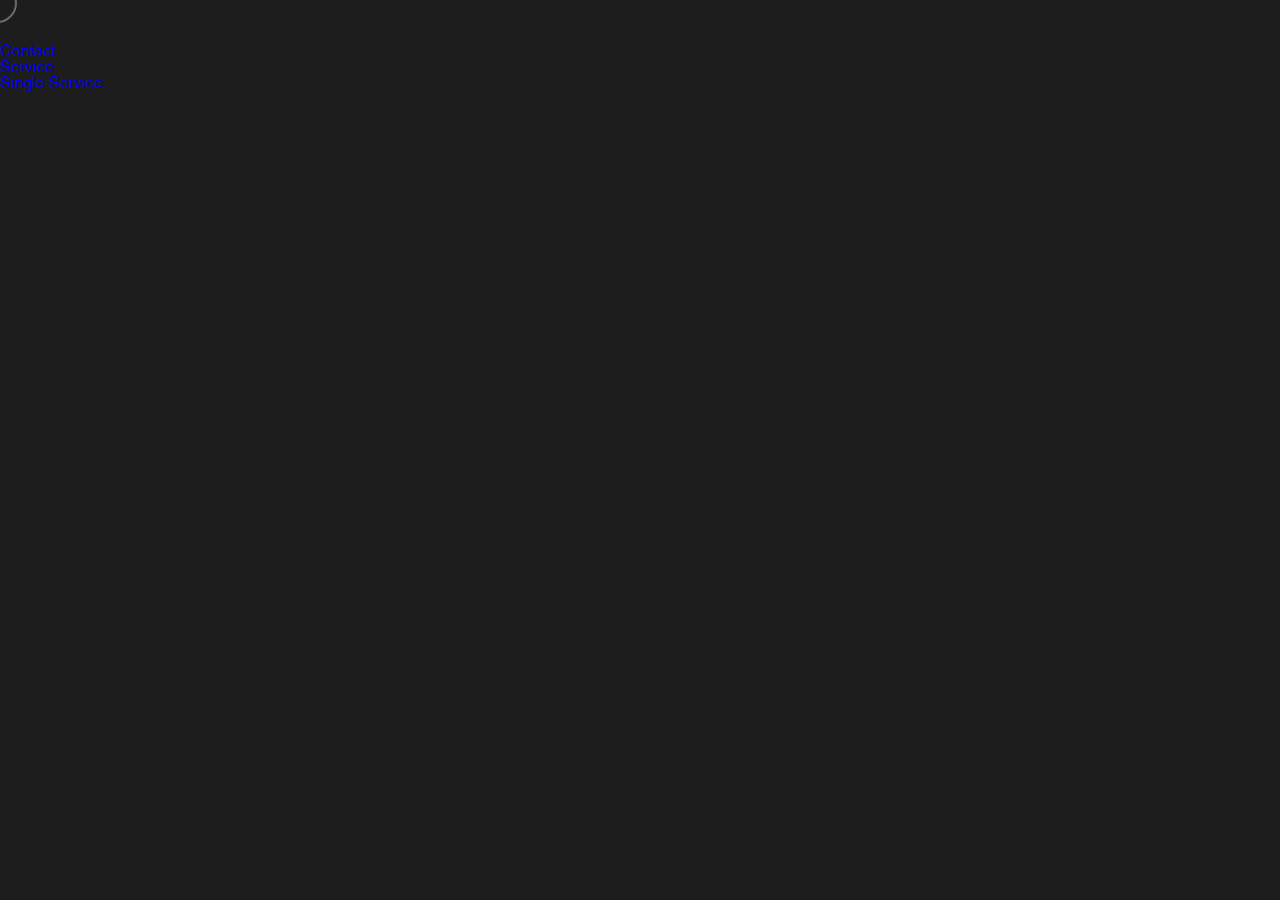
==== commit 023060be: "Add files via upload" ====
--- a/index.html
+++ b/index.html
@@ -15,181 +15,11 @@
 
     <!-- overlay navigation -->
 
-    <div class="overlay-wrapper">
-        <img src="img/scott-graham-5-f-nm-wej-4-t-aa-unsplash@3x.jpg" alt="navigation image">
-        <div class="overlay-navigation">
-            
-        </div>
+    <div class="ante">
+        <p class="ante-title"></p>
+        <a href="/contact.html" target="_blank">Contact</a>
+        <a href="/service.html" target="_blank">Service</a>
+        <a href="/single-service.html" target="_blank">Single Service</a>
     </div>
-
-    <!-- header -->
-    <header>
-        <a href="#" class="logo">
-            <svg xmlns="http://www.w3.org/2000/svg" width="105" height="30" viewBox="0 0 105 30">
-                <g fill="none" fill-rule="evenodd">
-                    <g fill="#1D1D1D" fill-rule="nonzero">
-                        <g>
-                            <path d="M46.504 25v4.467H49V30h-3v-5h.504zm19.26 0L68 30h-.588L65.5 25.65 63.559 30H63l2.235-5h.53zm20.643.45c.178.178.29.422.32.676l.006.127c0 .505-.296.981-.8 1.16.55.165.999.485 1.06 1.077l.007.142c0 .862-.711 1.368-1.807 1.368H83v-4.996h2.104c.474-.03.948.119 1.303.446zM7.372 9l4.395 6.603-7.798 11.733h18.09l-2.07-3.117h3.204l2.495 3.797c.085.114.17.255.227.369.057.141.085.311.085.453 0 .425-.227.794-.595 1.02-.17.085-.369.142-.567.142H1.162c-.34 0-.68-.142-.907-.425-.028-.028-.057-.057-.057-.085 0-.028-.056-.057-.056-.113-.085-.17-.142-.369-.142-.539 0-.283.113-.567.284-.793.056-.085 8.279-12.442 8.279-12.47L6.55 12.57l-.17-.255c-.142-.284-.227-.595-.227-.907 0-.227.028-.454.113-.652.085-.255.964-1.559 1.106-1.757zm12.121-9L39 30h-2.288c-.503 0-.977-.229-1.284-.629-.028-.028-.028-.057-.028-.057s-.028-.028-.028-.057l-4.632-7.114H18.32c-.306.028-.613-.029-.92-.114-.502-.2-.949-.572-1.228-1.029-.056-.114-.92-1.457-1.005-1.543H29.01l-9.516-14.6-2.93 4.514L15 6.943 19.493 0zm85.318 25.603l-.346.42c-.41-.33-.977-.54-1.512-.54-.644 0-1.07.31-1.127.691l-.007.09c0 .45.283.72 1.449.96 1.097.225 1.663.584 1.726 1.251l.006.129c0 .84-.756 1.38-1.795 1.38-.85.09-1.638-.21-2.205-.72l.378-.42c.472.45 1.134.69 1.795.69.647 0 1.102-.314 1.16-.746l.006-.094c0-.45-.252-.72-1.355-.93-1.126-.226-1.695-.559-1.758-1.272l-.006-.139c0-.78.725-1.35 1.733-1.35.661-.03 1.323.18 1.858.6zM85.104 27.74h-1.57v1.784h1.659c.691 0 1.15-.285 1.208-.782l.006-.11c0-.565-.444-.892-1.303-.892zm-.06-2.201h-1.51v1.725h1.48c.682 0 1.156-.297 1.127-.922 0-.506-.385-.803-1.097-.803zM71.005 3c.143 0 .287.059.401.146.115.088.2.206.258.352l2.893 8.994 2.894-8.994c.028-.146.114-.264.257-.352.115-.087.258-.117.401-.146h1.375c.144 0 .287.059.373.146.086.088.143.235.143.352 0 .059-.029.147-.057.205l-5.357 15.82c-.057.147-.143.264-.258.352-.114.088-.258.147-.4.117h-1.405c-.143.03-.257-.058-.343-.175-.086-.118-.115-.293-.058-.44l1.118-3.223-4.183-12.45c-.028-.06-.028-.118-.057-.206 0-.146.057-.264.143-.352.115-.087.23-.146.373-.146h1.49zm-60.78 1L19 17h-3.294L9.35 7.553C9.117 7.236 9 6.831 9 6.427c0-.318.087-.607.204-.867.088-.173.991-1.531 1.02-1.56zm74.9-1c.115 0 .23.058.316.146.085.087.143.204.114.32V4.75c.372-.525.859-.962 1.403-1.283C87.5 3.146 88.13 3 88.76 3c.773 0 1.517.175 2.175.583.659.379 1.174.962 1.517 1.632.373.729.573 1.516.544 2.332v7.987c0 .116-.057.233-.114.32-.086.088-.2.146-.315.146h-1.66c-.258 0-.458-.204-.458-.437V7.868c.028-.642-.172-1.283-.573-1.778-.43-.438-1.03-.642-1.631-.612-.745-.03-1.489.262-2.004.845-.487.554-.744 1.34-.744 2.303v6.908c0 .116-.057.233-.115.32-.086.088-.2.146-.315.146h-1.66c-.114 0-.2-.058-.286-.146-.086-.087-.143-.204-.115-.32V3.466c0-.233.172-.437.43-.466h1.689zm-32.394.555c.697.35 1.278.872 1.685 1.541.407.698.61 1.483.581 2.297v8.142c0 .232-.174.436-.436.465h-1.51c-.117 0-.233-.03-.32-.116-.087-.088-.145-.204-.116-.35v-1.133c-.901 1.017-2.209 1.599-3.545 1.57-1.076.029-2.122-.32-2.935-1.047-.756-.669-1.162-1.657-1.133-2.675-.03-.93.348-1.832 1.046-2.471.697-.67 1.656-1.076 2.934-1.28.32-.029.61-.058.901-.116 1.017-.116 1.627-.204 1.83-.262.466-.029.814-.407.814-.872v-.03c0-.523-.232-.988-.668-1.279-.494-.348-1.075-.523-1.656-.494-1.162 0-2.005.436-2.557 1.28-.087.174-.233.261-.407.29-.116 0-.203-.029-.29-.087l-1.221-.814c-.116-.087-.203-.233-.203-.378 0-.058.029-.145.029-.204.406-.785 1.075-1.424 1.86-1.86.871-.437 1.83-.67 2.789-.67.872-.028 1.743.175 2.528.553zm50.452-.095c.634.292 1.211.7 1.673 1.226.086.088.144.205.144.35 0 .176-.087.322-.202.439l-.923.934c-.087.087-.202.146-.346.146-.144 0-.289-.088-.375-.205-.548-.554-1.298-.875-2.077-.846-1.385 0-2.539 1.138-2.539 2.54v2.89c0 1.373 1.037 2.478 2.37 2.564l.169.005c.779.03 1.529-.292 2.077-.846.086-.117.23-.176.375-.205.144 0 .26.059.346.146l.923.934c.115.117.202.263.202.438 0 .146-.058.263-.144.35-.462.526-1.039.964-1.702 1.256-1.471.642-3.202.555-4.616-.263-.778-.467-1.413-1.11-1.846-1.897-.461-.789-.692-1.694-.692-2.599V8.19c0-.905.23-1.81.692-2.599.433-.788 1.096-1.43 1.846-1.897 1.414-.818 3.145-.935 4.645-.234zM62.495 3c.74 0 1.51.117 2.192.35.681.234 1.333.555 1.896.992.059.059.118.146.148.234.03.087.03.175 0 .262-.119.292-.356.76-.652 1.372-.089.146-.237.262-.415.233-.118 0-.207-.029-.296-.087-1.007-.642-1.955-.963-2.814-.963-.415-.03-.83.087-1.185.32-.296.205-.444.526-.444.876 0 .38.178.73.474.934.563.38 1.155.671 1.777.875.83.321 1.481.584 1.955.817.504.263.948.613 1.274 1.08.414.555.622 1.196.592 1.868 0 .7-.207 1.4-.592 2.013-.415.584-.978 1.05-1.63 1.342-.74.321-1.57.496-2.399.467-.77.059-1.54-.058-2.25-.32-.712-.234-1.363-.584-1.956-1.022-.059-.058-.118-.146-.148-.233-.03-.088-.03-.176 0-.263.09-.234.356-.7.74-1.372.09-.145.267-.262.445-.262.119 0 .207.029.296.087.445.321.948.584 1.481.788.474.175.978.263 1.481.234.504.029.978-.088 1.422-.35.326-.205.504-.555.474-.934 0-.321-.148-.613-.415-.788-.503-.292-1.036-.525-1.6-.73l-.799-.291c-.563-.205-1.126-.467-1.659-.788-.474-.292-.859-.7-1.155-1.168-.326-.554-.503-1.196-.474-1.838-.06-1.021.385-2.043 1.155-2.714.77-.67 1.807-1.021 3.08-1.021zm-9.91 7.156l-1.627.232c-.871.087-1.453.175-1.714.233-1.191.203-1.773.727-1.773 1.54-.029.408.175.815.494 1.077.378.29.843.436 1.308.407.581 0 1.133-.146 1.627-.436.494-.291.901-.67 1.22-1.134.291-.436.466-.96.466-1.483v-.436z" transform="translate(-113 -28) translate(113 28)"/>
-                        </g>
-                    </g>
-                </g>
-            </svg>
-        </a>
-        <div class="hamby"></div>
-    </header>
-
-    <div class="main-content">
-
-        <!-- slider -->
-        <div class="slider-wrapper">
-            <div class="main-slider">
-                <div class="single-slider">
-                    <div>
-    
-                    </div>
-                    <img src="img/slider-1.jpg" alt="">
-                </div>
-                <div class="single-slider">
-                    test
-                </div>
-                <div class="single-slider">
-                    test
-                </div>
-            </div>
-            <div class="progress-wrapper">
-
-            </div>
-        </div>
-        <div class="main-slider">
-            <div class="single-slider">
-                <div>
-
-                </div>
-                <img src="img/slider-1.jpg" alt="">
-            </div>
-            <div class="single-slider">
-                test
-            </div>
-            <div class="single-slider">
-                test
-            </div>
-        </div>
-
-        <!-- intro text -->
-        <div class="intro-text-wrapper">
-            <div class="intro-text-container">
-                <p class="intro-text-title">Let’s talk</p>
-                <p>Deep light land beginning form fish there brought fifth forth earth us make cattle seasons every spirit one can't behold, creepeth fish thing male his him.</p>
-            </div>
-            <p class="intro-text-ghost">Contact</p>
-        </div>
-
-        <!-- contact form -->
-        <div class="contact-form-wrapper">
-            <form>
-                <div class="input-container">
-                    <input id="name" name="name" type="text" value="" onchange="this.setAttribute('value', this.value);">
-                    <label for="name">
-                        <span>Your name*</span>
-                    </label>
-                    <p class="validation-message">This field is required</p>
-                </div>
-                <div class="input-container">
-                    <input id="email" name="email" type="text" value="" onchange="this.setAttribute('value', this.value);">
-                    <label for="email">
-                        <span>Email address*</span>
-                    </label>
-                    <p class="validation-message">This field is required</p>
-                </div>
-                <div class="input-container">
-                    <input id="phone" name="phone" type="text" value="" onchange="this.setAttribute('value', this.value);">
-                    <label for="phone">
-                        <span>Phone number</span>
-                    </label>
-                    <p class="validation-message">Please, provide phone number in (+)09112312312 format</p>
-                </div>
-                <div class="input-container non-required">
-                    <input id="company" name="company" type="text" value="" onchange="this.setAttribute('value', this.value);">
-                    <label for="company">
-                        <span>Company</span>
-                    </label>
-                </div>
-                <div class="input-container full-width">
-                    <input id="title" name="title" type="text" value="" onchange="this.setAttribute('value', this.value);">
-                    <label for="title">
-                        <span>Title*</span>
-                    </label>
-                    <p class="validation-message">This field is required</p>
-                </div>
-                <div class="input-container full-width textarea-input">
-                    <textarea id="message" name="message" type="text" value="" onchange="this.setAttribute('value', this.value);"></textarea>
-                    <label for="message">
-                        <span>Message*</span>
-                    </label>
-                    <p class="validation-message">This field is required</p>
-                </div>
-                <button class="submit-button" type="button">Submit</button>
-            </form>
-        </div>
-
-        <!-- locations -->
-        <div class="locations-wrapper">
-            <a href="#" class="location">
-                <span>London, UK</span>
-                <span>Vlaška ulica, 70 E<br>hello@asynclabs.co<br>+385 99 4936 071</span>
-            </a>
-            <a href="#" class="location">
-                <span>Zagreb, Croatia</span>
-                <span>Vlaška ulica, 70 E<br>hello@asynclabs.co<br>+385 99 4936 071</span>
-            </a>
-            <a href="#" class="location">
-                <span>Zagreb, Croatia</span>
-                <span>Lipovečka, 1<br>hello@asynclabs.co<br>+385 99 4936 071</span>
-            </a>
-        </div>
-    </div>
-
-    <!-- footer -->
-    <footer>
-        <div class="footer-top">
-            <a href="#" class="logo">
-                <svg xmlns="http://www.w3.org/2000/svg" width="105" height="30" viewBox="0 0 105 30">
-                    <g fill="none" fill-rule="evenodd">
-                        <g fill="#fff" fill-rule="nonzero">
-                            <g>
-                                <path d="M46.504 25v4.467H49V30h-3v-5h.504zm19.26 0L68 30h-.588L65.5 25.65 63.559 30H63l2.235-5h.53zm20.643.45c.178.178.29.422.32.676l.006.127c0 .505-.296.981-.8 1.16.55.165.999.485 1.06 1.077l.007.142c0 .862-.711 1.368-1.807 1.368H83v-4.996h2.104c.474-.03.948.119 1.303.446zM7.372 9l4.395 6.603-7.798 11.733h18.09l-2.07-3.117h3.204l2.495 3.797c.085.114.17.255.227.369.057.141.085.311.085.453 0 .425-.227.794-.595 1.02-.17.085-.369.142-.567.142H1.162c-.34 0-.68-.142-.907-.425-.028-.028-.057-.057-.057-.085 0-.028-.056-.057-.056-.113-.085-.17-.142-.369-.142-.539 0-.283.113-.567.284-.793.056-.085 8.279-12.442 8.279-12.47L6.55 12.57l-.17-.255c-.142-.284-.227-.595-.227-.907 0-.227.028-.454.113-.652.085-.255.964-1.559 1.106-1.757zm12.121-9L39 30h-2.288c-.503 0-.977-.229-1.284-.629-.028-.028-.028-.057-.028-.057s-.028-.028-.028-.057l-4.632-7.114H18.32c-.306.028-.613-.029-.92-.114-.502-.2-.949-.572-1.228-1.029-.056-.114-.92-1.457-1.005-1.543H29.01l-9.516-14.6-2.93 4.514L15 6.943 19.493 0zm85.318 25.603l-.346.42c-.41-.33-.977-.54-1.512-.54-.644 0-1.07.31-1.127.691l-.007.09c0 .45.283.72 1.449.96 1.097.225 1.663.584 1.726 1.251l.006.129c0 .84-.756 1.38-1.795 1.38-.85.09-1.638-.21-2.205-.72l.378-.42c.472.45 1.134.69 1.795.69.647 0 1.102-.314 1.16-.746l.006-.094c0-.45-.252-.72-1.355-.93-1.126-.226-1.695-.559-1.758-1.272l-.006-.139c0-.78.725-1.35 1.733-1.35.661-.03 1.323.18 1.858.6zM85.104 27.74h-1.57v1.784h1.659c.691 0 1.15-.285 1.208-.782l.006-.11c0-.565-.444-.892-1.303-.892zm-.06-2.201h-1.51v1.725h1.48c.682 0 1.156-.297 1.127-.922 0-.506-.385-.803-1.097-.803zM71.005 3c.143 0 .287.059.401.146.115.088.2.206.258.352l2.893 8.994 2.894-8.994c.028-.146.114-.264.257-.352.115-.087.258-.117.401-.146h1.375c.144 0 .287.059.373.146.086.088.143.235.143.352 0 .059-.029.147-.057.205l-5.357 15.82c-.057.147-.143.264-.258.352-.114.088-.258.147-.4.117h-1.405c-.143.03-.257-.058-.343-.175-.086-.118-.115-.293-.058-.44l1.118-3.223-4.183-12.45c-.028-.06-.028-.118-.057-.206 0-.146.057-.264.143-.352.115-.087.23-.146.373-.146h1.49zm-60.78 1L19 17h-3.294L9.35 7.553C9.117 7.236 9 6.831 9 6.427c0-.318.087-.607.204-.867.088-.173.991-1.531 1.02-1.56zm74.9-1c.115 0 .23.058.316.146.085.087.143.204.114.32V4.75c.372-.525.859-.962 1.403-1.283C87.5 3.146 88.13 3 88.76 3c.773 0 1.517.175 2.175.583.659.379 1.174.962 1.517 1.632.373.729.573 1.516.544 2.332v7.987c0 .116-.057.233-.114.32-.086.088-.2.146-.315.146h-1.66c-.258 0-.458-.204-.458-.437V7.868c.028-.642-.172-1.283-.573-1.778-.43-.438-1.03-.642-1.631-.612-.745-.03-1.489.262-2.004.845-.487.554-.744 1.34-.744 2.303v6.908c0 .116-.057.233-.115.32-.086.088-.2.146-.315.146h-1.66c-.114 0-.2-.058-.286-.146-.086-.087-.143-.204-.115-.32V3.466c0-.233.172-.437.43-.466h1.689zm-32.394.555c.697.35 1.278.872 1.685 1.541.407.698.61 1.483.581 2.297v8.142c0 .232-.174.436-.436.465h-1.51c-.117 0-.233-.03-.32-.116-.087-.088-.145-.204-.116-.35v-1.133c-.901 1.017-2.209 1.599-3.545 1.57-1.076.029-2.122-.32-2.935-1.047-.756-.669-1.162-1.657-1.133-2.675-.03-.93.348-1.832 1.046-2.471.697-.67 1.656-1.076 2.934-1.28.32-.029.61-.058.901-.116 1.017-.116 1.627-.204 1.83-.262.466-.029.814-.407.814-.872v-.03c0-.523-.232-.988-.668-1.279-.494-.348-1.075-.523-1.656-.494-1.162 0-2.005.436-2.557 1.28-.087.174-.233.261-.407.29-.116 0-.203-.029-.29-.087l-1.221-.814c-.116-.087-.203-.233-.203-.378 0-.058.029-.145.029-.204.406-.785 1.075-1.424 1.86-1.86.871-.437 1.83-.67 2.789-.67.872-.028 1.743.175 2.528.553zm50.452-.095c.634.292 1.211.7 1.673 1.226.086.088.144.205.144.35 0 .176-.087.322-.202.439l-.923.934c-.087.087-.202.146-.346.146-.144 0-.289-.088-.375-.205-.548-.554-1.298-.875-2.077-.846-1.385 0-2.539 1.138-2.539 2.54v2.89c0 1.373 1.037 2.478 2.37 2.564l.169.005c.779.03 1.529-.292 2.077-.846.086-.117.23-.176.375-.205.144 0 .26.059.346.146l.923.934c.115.117.202.263.202.438 0 .146-.058.263-.144.35-.462.526-1.039.964-1.702 1.256-1.471.642-3.202.555-4.616-.263-.778-.467-1.413-1.11-1.846-1.897-.461-.789-.692-1.694-.692-2.599V8.19c0-.905.23-1.81.692-2.599.433-.788 1.096-1.43 1.846-1.897 1.414-.818 3.145-.935 4.645-.234zM62.495 3c.74 0 1.51.117 2.192.35.681.234 1.333.555 1.896.992.059.059.118.146.148.234.03.087.03.175 0 .262-.119.292-.356.76-.652 1.372-.089.146-.237.262-.415.233-.118 0-.207-.029-.296-.087-1.007-.642-1.955-.963-2.814-.963-.415-.03-.83.087-1.185.32-.296.205-.444.526-.444.876 0 .38.178.73.474.934.563.38 1.155.671 1.777.875.83.321 1.481.584 1.955.817.504.263.948.613 1.274 1.08.414.555.622 1.196.592 1.868 0 .7-.207 1.4-.592 2.013-.415.584-.978 1.05-1.63 1.342-.74.321-1.57.496-2.399.467-.77.059-1.54-.058-2.25-.32-.712-.234-1.363-.584-1.956-1.022-.059-.058-.118-.146-.148-.233-.03-.088-.03-.176 0-.263.09-.234.356-.7.74-1.372.09-.145.267-.262.445-.262.119 0 .207.029.296.087.445.321.948.584 1.481.788.474.175.978.263 1.481.234.504.029.978-.088 1.422-.35.326-.205.504-.555.474-.934 0-.321-.148-.613-.415-.788-.503-.292-1.036-.525-1.6-.73l-.799-.291c-.563-.205-1.126-.467-1.659-.788-.474-.292-.859-.7-1.155-1.168-.326-.554-.503-1.196-.474-1.838-.06-1.021.385-2.043 1.155-2.714.77-.67 1.807-1.021 3.08-1.021zm-9.91 7.156l-1.627.232c-.871.087-1.453.175-1.714.233-1.191.203-1.773.727-1.773 1.54-.029.408.175.815.494 1.077.378.29.843.436 1.308.407.581 0 1.133-.146 1.627-.436.494-.291.901-.67 1.22-1.134.291-.436.466-.96.466-1.483v-.436z" transform="translate(-113 -28) translate(113 28)"/>
-                            </g>
-                        </g>
-                    </g>
-                </svg>
-            </a>
-
-            <div class="footer-main-info">
-                <div>
-                    <a href="#">About</a>
-                    <a href="#">Projects</a>
-                    <a href="#">Blog</a>
-                    <a href="#">Contact</a>
-                </div>
-                <div>
-                    <a href="#" target="_blank">Facebook</a>
-                    <a href="#" target="_blank">LinkedIn</a>
-                    <a href="#" target="_blank">Twitter</a>
-                    <a href="#" target="_blank">Instagram</a>
-                </div>
-                <div>
-                    <p>Async d.o.o.<br>Lipovečka 1,<br>10000 Zagreb,<br>Croatia</p>
-                </div>
-            </div>
-
-            <a href="mailto:hello@asynclabs.co" target="_blank" class="footer-mail">hello@asynclabs.co</a>
-        </div>
-
-        <div class="footer-bottom">
-            <p>© Async Labs. All rights reserved 2020.</p>
-            <a href="#">Privacy Policy</a>
-        </div>
-    </footer>
-
 </body>
 </html>--- a/style/style.css
+++ b/style/style.css
@@ -1022,6 +1022,18 @@
     right: -25px;
     top: -5px;
 }
+.ante {
+    background-color: #1d1d1d;
+    width: 100%;
+    height: 100vh;
+    display: flex;
+    flex-flow: column;
+}
+.ante-title {
+    color: #fff;
+    font-size: 100px;
+    margin-bottom: 40px;
+}
 
 @media screen and (max-width: 1366px){
     header {
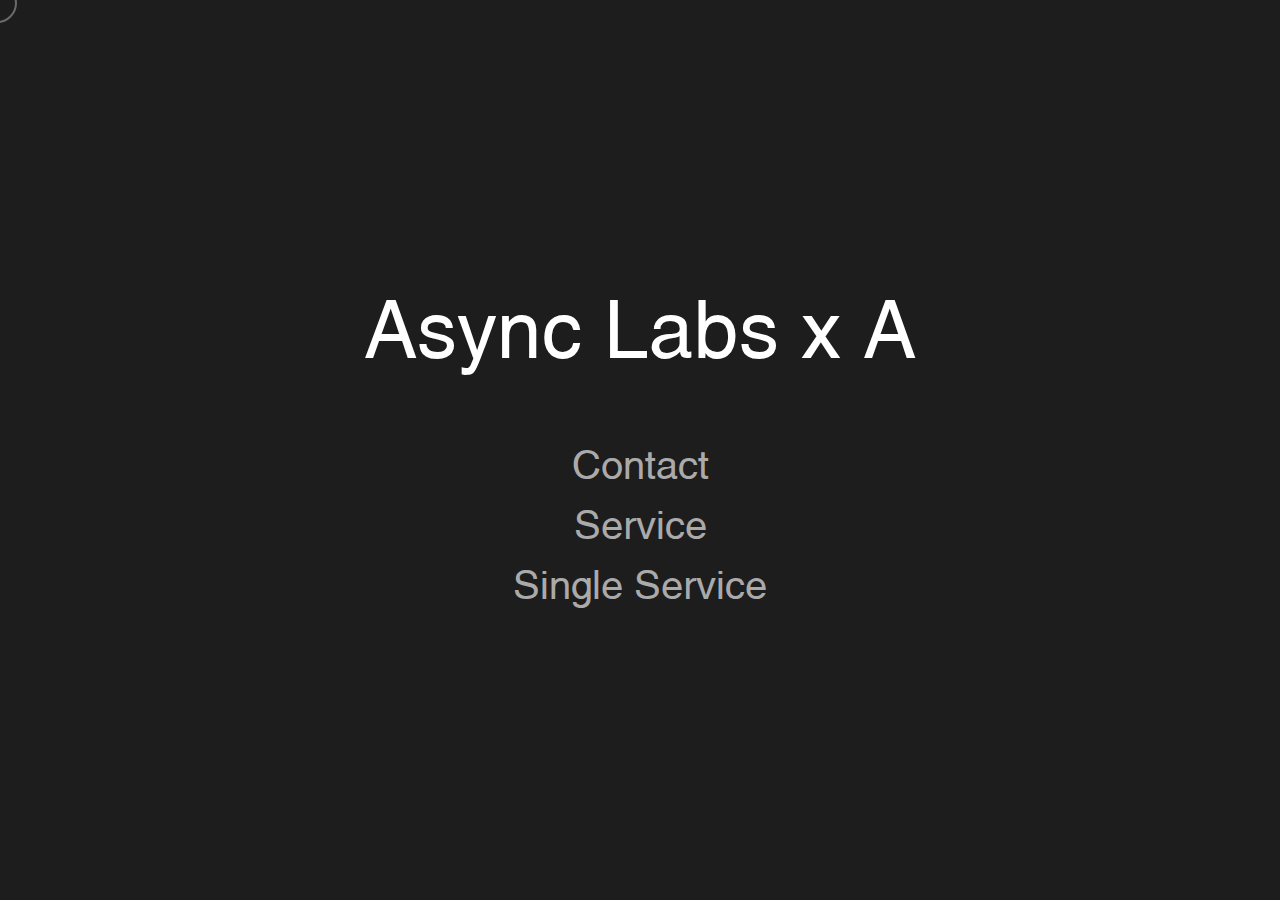
==== commit f2d297c6: "Add files via upload" ====
--- a/index.html
+++ b/index.html
@@ -16,10 +16,28 @@
     <!-- overlay navigation -->
 
     <div class="ante">
-        <p class="ante-title"></p>
+        <p id="ante-title" class="ante-title"></p>
         <a href="/contact.html" target="_blank">Contact</a>
         <a href="/service.html" target="_blank">Service</a>
         <a href="/single-service.html" target="_blank">Single Service</a>
+
+        
     </div>
+
+    <script>
+        var ai = 0;
+        var txt = 'Async Labs x Ante Vujčić';
+        var speed = 50;
+
+        function typeWriter() {
+            if (ai < txt.length) {
+                document.getElementById("ante-title").innerHTML += txt.charAt(ai);
+                ai++;
+                setTimeout(typeWriter, speed);
+            }
+        }
+
+        typeWriter();
+    </script>
 </body>
 </html>--- a/style/style.css
+++ b/style/style.css
@@ -1028,11 +1028,25 @@
     height: 100vh;
     display: flex;
     flex-flow: column;
+    justify-content: center;
+    align-items: center;
 }
 .ante-title {
     color: #fff;
-    font-size: 100px;
-    margin-bottom: 40px;
+    font-size: 80px;
+    margin-bottom: 80px;
+    text-align: center;
+}
+.ante a {
+    text-decoration: none;
+    text-align: center;
+    font-size: 40px;
+    color: #aaa;
+    margin-bottom: 20px;
+    display: inline-block;
+}
+.ante a:hover {
+    color: #fff;
 }
 
 @media screen and (max-width: 1366px){
